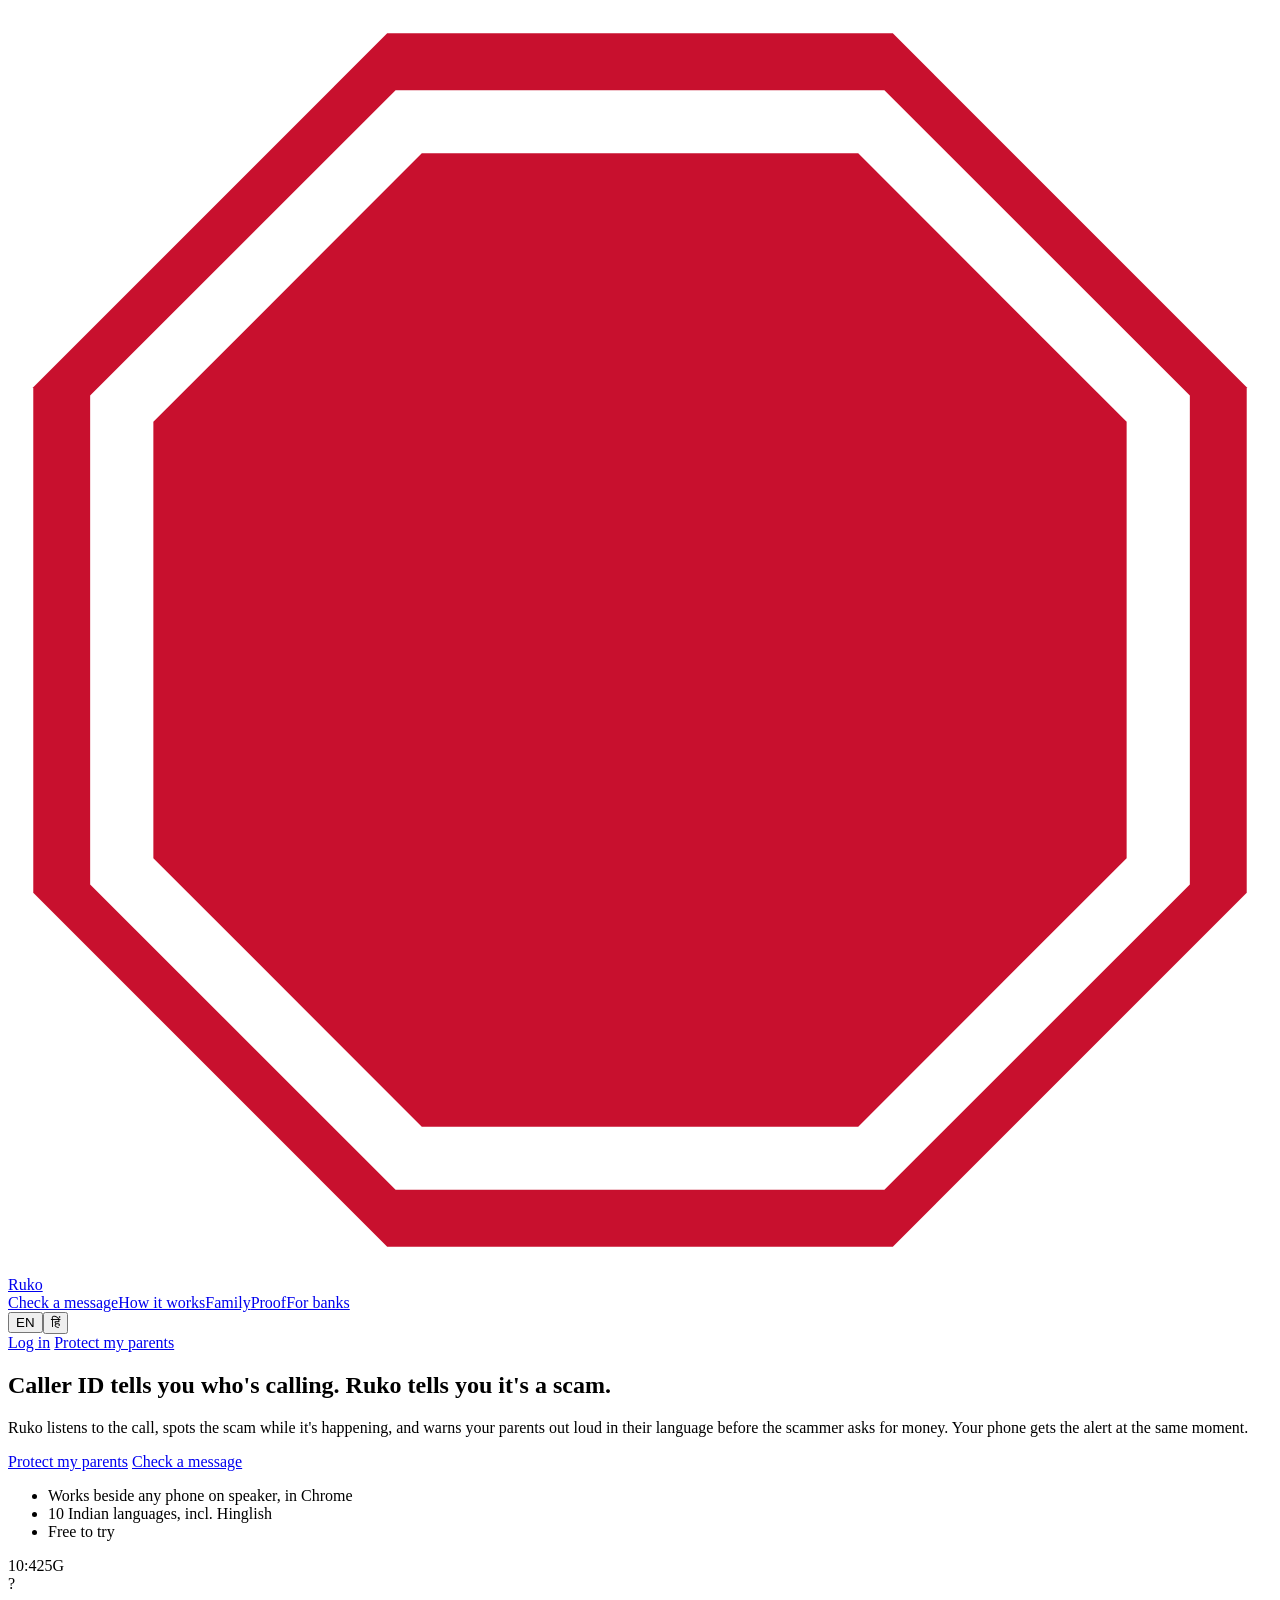
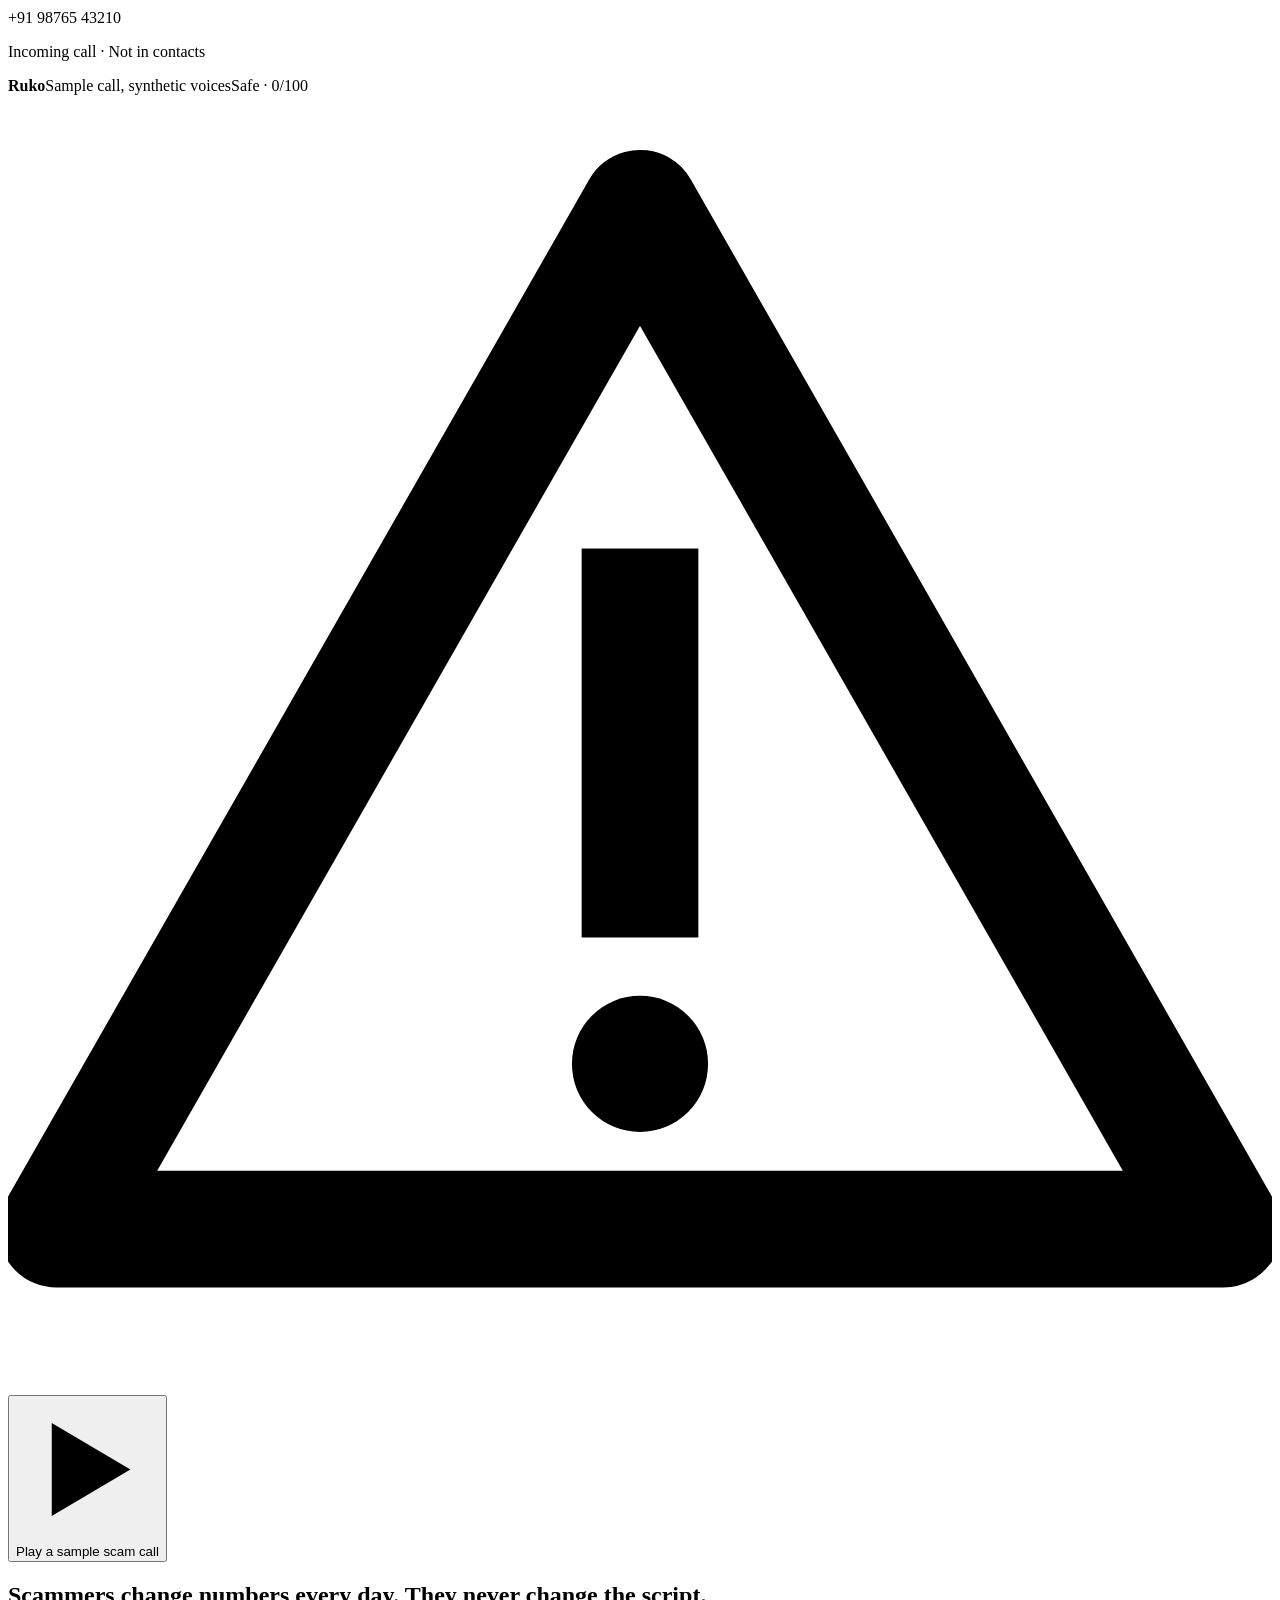
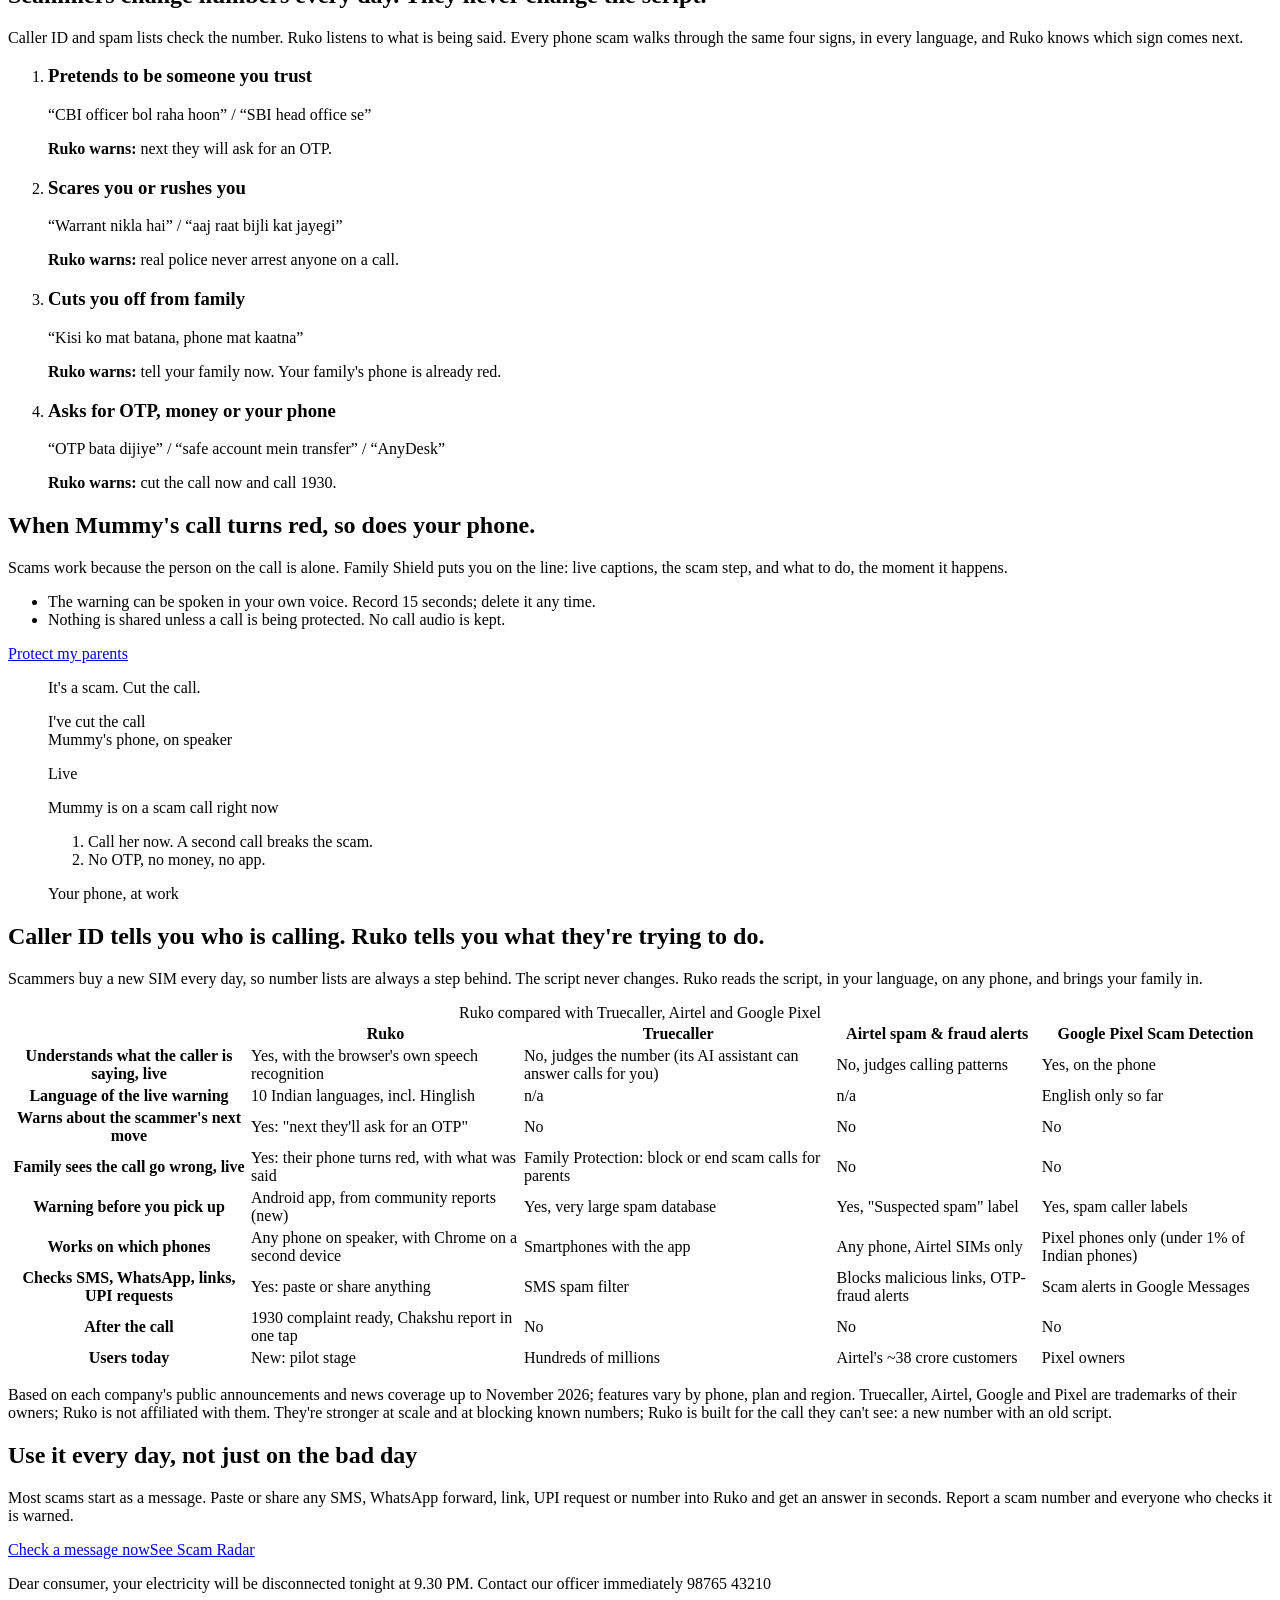
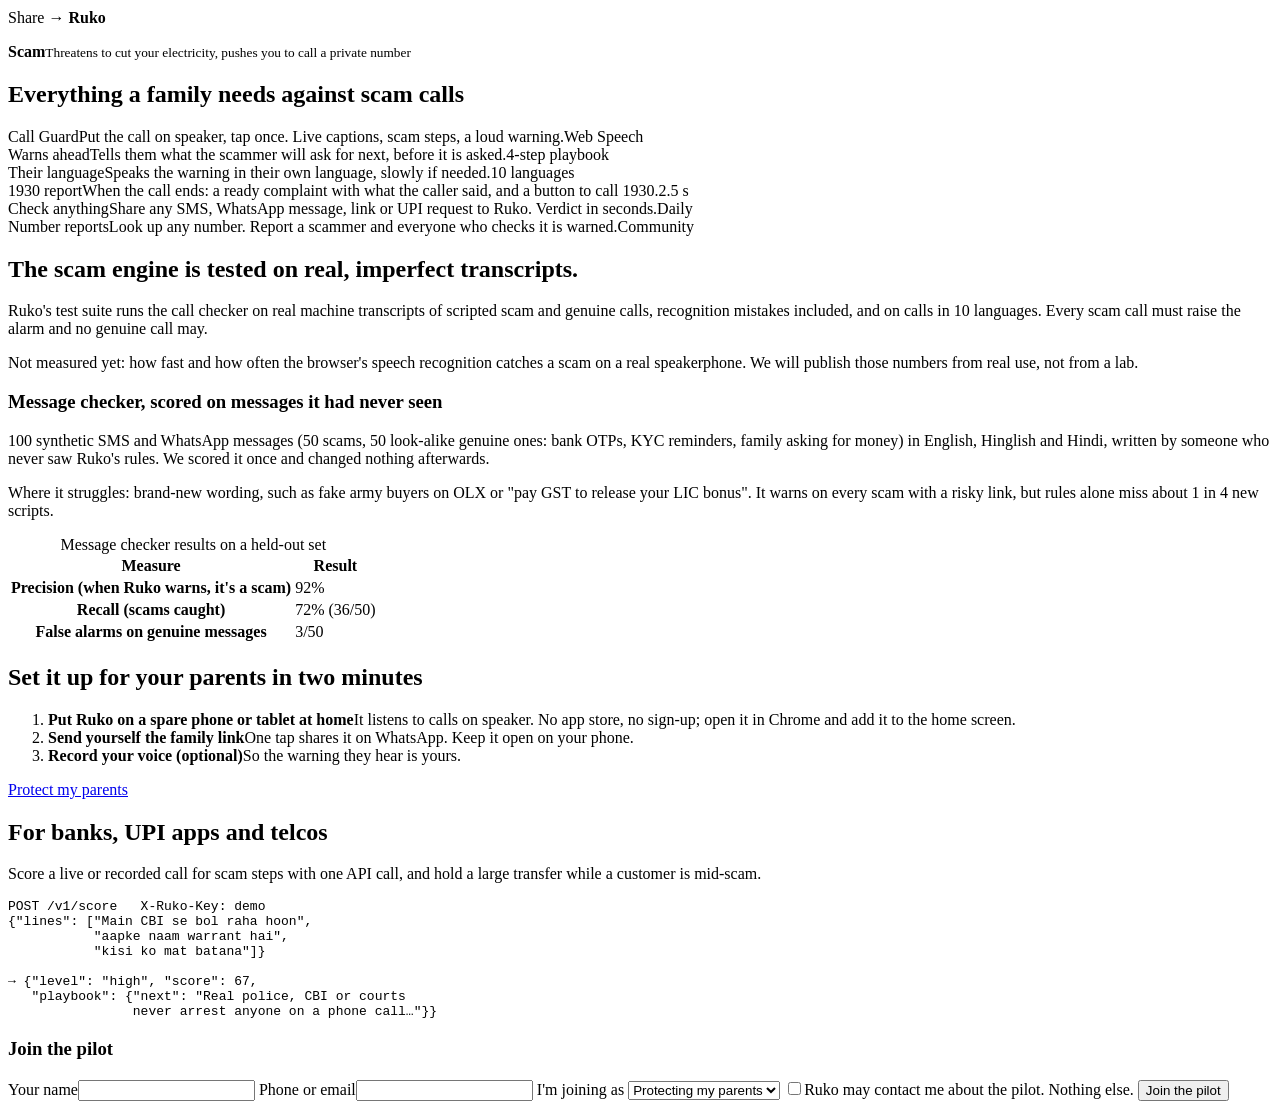
==== web/index.html @ ceda34c7 "AF: Ruko: open-source scam-call guard for Code for a Billion Rebuilt from the earlier Ruko as a free" ====
<!doctype html>
<html lang="en">
<head>
<meta charset="utf-8">
<meta name="viewport" content="width=device-width, initial-scale=1">
<title>Ruko · scam-call guard for Indian families</title>
<meta name="description" content="Ruko listens to a phone call, spots the scam as it unfolds, warns your parents out loud in their language before the scammer's next move, and turns your phone red. Works beside any phone on speaker. Free and open source.">
<meta name="theme-color" content="#0b0b0f">
<link rel="icon" href="/icon.svg" type="image/svg+xml">
<link rel="manifest" href="/manifest.webmanifest">
<link rel="stylesheet" href="/ruko.css?v=43">
<link rel="stylesheet" href="/landing.css?v=43">
</head>
<body class="site">
<header class="nav">
  <div class="wrap nav-row">
    <a class="logo" href="/" aria-label="Ruko home"><svg viewBox="0 0 100 100" aria-hidden="true"><path d="M30 2h40l28 28v40L70 98H30L2 70V30z" fill="#c8102e"/><path d="M31.7 9h36.6L91 31.7v36.6L68.3 91H31.7L9 68.3V31.7z" fill="none" stroke="#fff" stroke-width="5"/></svg>Ruko</a>
    <nav aria-label="Sections"><a href="/check/" data-i18n="nav_check">Check a message</a><a href="#how" data-i18n="nav_how">How it works</a><a href="#family" data-i18n="nav_family">Family</a><a href="#proof" data-i18n="nav_proof">Proof</a><a href="#business" data-i18n="nav_biz">For banks</a></nav>
    <div class="lang-toggle" role="group" aria-label="Language"><button type="button" data-lang="en" aria-pressed="true"><span>EN</span></button><button type="button" data-lang="hi" aria-pressed="false"><span>हिं</span></button></div>
    <a class="nav-login" href="/account/" data-i18n="login">Log in</a>
    <a class="btn btn-primary nav-cta" href="/account/?new=1" data-i18n="cta">Protect my parents</a>
  </div>
</header>

<main>
  <section class="hero">
    <div class="wrap hero-grid">
      <div class="hero-copy">
        <h1><span data-i18n="h1a">Caller ID tells you who's calling.</span> <span class="h1b" data-i18n="h1b">Ruko tells you it's a scam.</span></h1>
        <p class="lede" data-i18n="lede">Ruko listens to the call, spots the scam while it's happening, and warns your parents out loud in their language before the scammer asks for money. Your phone gets the alert at the same moment.</p>
        <div class="hero-actions">
          <a class="btn btn-primary btn-lg" href="/account/?new=1" data-i18n="cta">Protect my parents</a>
          <a class="btn btn-lg" href="/check/" data-i18n="cta2">Check a message</a>
        </div>
        <ul class="facts">
          <li data-i18n="f1">Works beside any phone on speaker, in Chrome</li>
          <li data-i18n="f2">10 Indian languages, incl. Hinglish</li>
          <li data-i18n="f3">Free to try</li>
        </ul>
      </div>

      <div class="hero-phone">
        <div class="road phone" aria-live="polite">
          <div class="ph-top" aria-hidden="true"><span>10:42</span><span class="ph-notch"></span><span>5G</span></div>
          <div class="ph-caller">
            <div class="ph-avatar" aria-hidden="true">?</div>
            <p class="ph-num">+91 98765 43210</p>
            <p class="ph-sub" data-i18n="ph_sub">Incoming call · Not in contacts</p>
          </div>
          <div class="rk-card">
            <div class="rk-head"><span class="dot" id="dDot"></span><b>Ruko</b><span class="rk-label" data-i18n="call_label">Sample call, synthetic voices</span><span class="level" id="dLevel" data-level="safe">Safe · 0/100</span></div>
            <div class="stop" id="dStop" aria-hidden="true"></div>
            <ol class="signs road-signs" id="dStages" aria-label="The four steps of a scam call"></ol>
            <ol class="captions" id="dCaptions" data-empty=""></ol>
            <p class="ahead"><svg viewBox="0 0 26 26" aria-hidden="true"><path d="M13 2 25 23H1z" fill="none" stroke="currentColor" stroke-width="2.4" stroke-linejoin="round"/><rect x="11.8" y="9" width="2.4" height="8" fill="currentColor"/><circle cx="13" cy="19.6" r="1.4" fill="currentColor"/></svg><span id="dNext"></span></p>
          </div>
          <div class="ph-actions" aria-hidden="true"><span class="ph-decline"></span><span class="ph-accept"></span></div>
        </div>
        <button class="btn play-btn" id="dPlay" type="button"><svg viewBox="0 0 20 20" aria-hidden="true"><path d="M5 3.5v13l11-6.5z" fill="currentColor"/></svg><span id="dPlayLabel" data-i18n="play">Play a sample scam call</span></button>
      </div>
    </div>
  </section>

  <section class="playbook" id="how">
    <div class="wrap">
      <h2 data-i18n="pb_h">Scammers change numbers every day. They never change the script.</h2>
      <p class="section-lede" data-i18n="pb_p">Caller ID and spam lists check the number. Ruko listens to what is being said. Every phone scam walks through the same four signs, in every language, and Ruko knows which sign comes next.</p>
      <ol class="strip">
        <li><div class="strip-sign" data-sign="pose"></div><h3 data-i18n="s1">Pretends to be someone you trust</h3><p class="quote">“CBI officer bol raha hoon” / “SBI head office se”</p><p class="next-line"><b data-i18n="ruko_says">Ruko warns:</b> <span data-i18n="s1n">next they will ask for an OTP.</span></p></li>
        <li><div class="strip-sign" data-sign="fear"></div><h3 data-i18n="s2">Scares you or rushes you</h3><p class="quote">“Warrant nikla hai” / “aaj raat bijli kat jayegi”</p><p class="next-line"><b data-i18n="ruko_says">Ruko warns:</b> <span data-i18n="s2n">real police never arrest anyone on a call.</span></p></li>
        <li><div class="strip-sign" data-sign="isolate"></div><h3 data-i18n="s3">Cuts you off from family</h3><p class="quote">“Kisi ko mat batana, phone mat kaatna”</p><p class="next-line"><b data-i18n="ruko_says">Ruko warns:</b> <span data-i18n="s3n">tell your family now. Your family's phone is already red.</span></p></li>
        <li><div class="strip-sign" data-sign="ask"></div><h3 data-i18n="s4">Asks for OTP, money or your phone</h3><p class="quote">“OTP bata dijiye” / “safe account mein transfer” / “AnyDesk”</p><p class="next-line"><b data-i18n="ruko_says">Ruko warns:</b> <span data-i18n="s4n">cut the call now and call 1930.</span></p></li>
      </ol>
    </div>
  </section>

  <section class="family" id="family">
    <div class="wrap family-grid">
      <div>
        <h2 data-i18n="fam_h">When Mummy's call turns red, so does your phone.</h2>
        <p class="section-lede" data-i18n="fam_p">Scams work because the person on the call is alone. Family Shield puts you on the line: live captions, the scam step, and what to do, the moment it happens.</p>
        <ul class="ticks">
          <li data-i18n="fam_1">The warning can be spoken in your own voice. Record 15 seconds; delete it any time.</li>
          <li data-i18n="fam_3">Nothing is shared unless a call is being protected. No call audio is kept.</li>
        </ul>
        <a class="btn btn-primary" href="/account/?new=1" data-i18n="cta">Protect my parents</a>
      </div>
      <div class="phones" aria-hidden="true">
        <figure class="phone phone-parent">
          <div class="screen red"><div class="oct-slot" data-oct></div><p class="ph-big" data-i18n="ph_parent">It's a scam. Cut the call.</p><span class="ph-btn" data-i18n="ph_cut">I've cut the call</span></div>
          <figcaption data-i18n="cap_parent">Mummy's phone, on speaker</figcaption>
        </figure>
        <figure class="phone phone-child">
          <div class="screen red"><p class="ph-small">Live</p><p class="ph-big" data-i18n="ph_child">Mummy is on a scam call right now</p><ol class="ph-list"><li data-i18n="ph_c1">Call her now. A second call breaks the scam.</li><li data-i18n="ph_c2">No OTP, no money, no app.</li></ol></div>
          <figcaption data-i18n="cap_child">Your phone, at work</figcaption>
        </figure>
      </div>
    </div>
  </section>


  <section class="usp" id="why">
    <div class="wrap">
      <h2 data-i18n="usp_h">Caller ID tells you who is calling. Ruko tells you what they're trying to do.</h2>
      <p class="section-lede" data-i18n="usp_p">Scammers buy a new SIM every day, so number lists are always a step behind. The script never changes. Ruko reads the script, in your language, on any phone, and brings your family in.</p>
      <div class="cmp-wrap">
      <table class="cmp">
        <caption class="sr">Ruko compared with Truecaller, Airtel and Google Pixel</caption>
        <thead><tr><th scope="col"></th><th scope="col" class="us">Ruko</th><th scope="col">Truecaller</th><th scope="col">Airtel spam &amp; fraud alerts</th><th scope="col">Google Pixel Scam Detection</th></tr></thead>
        <tbody>
          <tr><th scope="row">Understands what the caller is saying, live</th><td class="us yes">Yes, with the browser's own speech recognition</td><td class="no">No, judges the number (its AI assistant can answer calls for you)</td><td class="no">No, judges calling patterns</td><td class="yes">Yes, on the phone</td></tr>
          <tr><th scope="row">Language of the live warning</th><td class="us yes">10 Indian languages, incl. Hinglish</td><td>n/a</td><td>n/a</td><td class="no">English only so far</td></tr>
          <tr><th scope="row">Warns about the scammer's next move</th><td class="us yes">Yes: "next they'll ask for an OTP"</td><td class="no">No</td><td class="no">No</td><td class="no">No</td></tr>
          <tr><th scope="row">Family sees the call go wrong, live</th><td class="us yes">Yes: their phone turns red, with what was said</td><td class="yes">Family Protection: block or end scam calls for parents</td><td class="no">No</td><td class="no">No</td></tr>
          <tr><th scope="row">Warning before you pick up</th><td class="us">Android app, from community reports (new)</td><td class="yes">Yes, very large spam database</td><td class="yes">Yes, "Suspected spam" label</td><td class="yes">Yes, spam caller labels</td></tr>
          <tr><th scope="row">Works on which phones</th><td class="us yes">Any phone on speaker, with Chrome on a second device</td><td>Smartphones with the app</td><td class="yes">Any phone, Airtel SIMs only</td><td class="no">Pixel phones only (under 1% of Indian phones)</td></tr>
          <tr><th scope="row">Checks SMS, WhatsApp, links, UPI requests</th><td class="us yes">Yes: paste or share anything</td><td>SMS spam filter</td><td>Blocks malicious links, OTP-fraud alerts</td><td>Scam alerts in Google Messages</td></tr>
          <tr><th scope="row">After the call</th><td class="us yes">1930 complaint ready, Chakshu report in one tap</td><td class="no">No</td><td class="no">No</td><td class="no">No</td></tr>
          <tr><th scope="row">Users today</th><td class="us">New: pilot stage</td><td class="yes">Hundreds of millions</td><td class="yes">Airtel's ~38 crore customers</td><td>Pixel owners</td></tr>
        </tbody>
      </table>
      </div>
      <p class="small muted">Based on each company's public announcements and news coverage up to November 2026; features vary by phone, plan and region. Truecaller, Airtel, Google and Pixel are trademarks of their owners; Ruko is not affiliated with them. They're stronger at scale and at blocking known numbers; Ruko is built for the call they can't see: a new number with an old script.</p>
    </div>
  </section>

  <section class="daily">
    <div class="wrap daily-grid">
      <div>
        <h2 data-i18n="daily_h">Use it every day, not just on the bad day</h2>
        <p class="section-lede" data-i18n="daily_p">Most scams start as a message. Paste or share any SMS, WhatsApp forward, link, UPI request or number into Ruko and get an answer in seconds. Report a scam number and everyone who checks it is warned.</p>
        <div class="hero-actions"><a class="btn btn-primary" href="/check/" data-i18n="daily_cta">Check a message now</a><a class="btn btn-ghost-dark" href="/check/#radar" data-i18n="radar_cta">See Scam Radar</a></div>
      </div>
      <div class="share-demo" aria-hidden="true">
        <p class="sd-msg">Dear consumer, your electricity will be disconnected tonight at 9.30 PM. Contact our officer immediately 98765 43210</p>
        <p class="sd-share">Share → <b>Ruko</b></p>
        <div class="sd-verdict"><span class="sd-oct"></span><div><b>Scam</b><small>Threatens to cut your electricity, pushes you to call a private number</small></div></div>
      </div>
    </div>
  </section>

  <section class="board-sec">
    <div class="wrap">
      <h2 data-i18n="feat_h">Everything a family needs against scam calls</h2>
      <div class="board" role="list">
        <div class="board-row" role="listitem"><span class="b-name" data-i18n="b1">Call Guard</span><span class="b-desc" data-i18n="b1d">Put the call on speaker, tap once. Live captions, scam steps, a loud warning.</span><span class="b-tag">Web Speech</span></div>
        <div class="board-row" role="listitem"><span class="b-name" data-i18n="b2">Warns ahead</span><span class="b-desc" data-i18n="b2d">Tells them what the scammer will ask for next, before it is asked.</span><span class="b-tag">4-step playbook</span></div>
        <div class="board-row" role="listitem"><span class="b-name" data-i18n="b3">Their language</span><span class="b-desc" data-i18n="b3d">Speaks the warning in their own language, slowly if needed.</span><span class="b-tag">10 languages</span></div>
        <div class="board-row" role="listitem"><span class="b-name" data-i18n="b5">1930 report</span><span class="b-desc" data-i18n="b5d">When the call ends: a ready complaint with what the caller said, and a button to call 1930.</span><span class="b-tag">2.5 s</span></div>
        <div class="board-row" role="listitem"><span class="b-name" data-i18n="b7">Check anything</span><span class="b-desc" data-i18n="b7d">Share any SMS, WhatsApp message, link or UPI request to Ruko. Verdict in seconds.</span><span class="b-tag">Daily</span></div>
        <div class="board-row" role="listitem"><span class="b-name" data-i18n="b8">Number reports</span><span class="b-desc" data-i18n="b8d">Look up any number. Report a scammer and everyone who checks it is warned.</span><span class="b-tag">Community</span></div>
      </div>
    </div>
  </section>

  <section class="proof" id="proof">
    <div class="wrap proof-grid">
      <div>
        <h2 data-i18n="proof_h">The scam engine is tested on real, imperfect transcripts.</h2>
        <p class="section-lede" data-i18n="proof_p">Ruko's test suite runs the call checker on real machine transcripts of scripted scam and genuine calls, recognition mistakes included, and on calls in 10 languages. Every scam call must raise the alarm and no genuine call may.</p>
        <p class="limits" data-i18n="proof_l">Not measured yet: how fast and how often the browser's speech recognition catches a scam on a real speakerphone. We will publish those numbers from real use, not from a lab.</p>
      </div>
    </div>
    <div class="wrap proof-grid proof-msg">
      <div>
        <h3 data-i18n="pm_h">Message checker, scored on messages it had never seen</h3>
        <p class="section-lede" data-i18n="pm_p">100 synthetic SMS and WhatsApp messages (50 scams, 50 look-alike genuine ones: bank OTPs, KYC reminders, family asking for money) in English, Hinglish and Hindi, written by someone who never saw Ruko's rules. We scored it once and changed nothing afterwards.</p>
        <p class="limits" data-i18n="pm_l">Where it struggles: brand-new wording, such as fake army buyers on OLX or "pay GST to release your LIC bonus". It warns on every scam with a risky link, but rules alone miss about 1 in 4 new scripts.</p>
      </div>
      <table class="results">
        <caption class="sr">Message checker results on a held-out set</caption>
        <thead><tr><th scope="col" data-i18n="pm_m">Measure</th><th scope="col" data-i18n="pm_v">Result</th></tr></thead>
        <tbody>
          <tr><th scope="row" data-i18n="pm1">Precision (when Ruko warns, it's a scam)</th><td>92%</td></tr>
          <tr><th scope="row" data-i18n="pm2">Recall (scams caught)</th><td>72% (36/50)</td></tr>
          <tr><th scope="row" data-i18n="pm3">False alarms on genuine messages</th><td>3/50</td></tr>
        </tbody>
      </table>
    </div>
  </section>

  <section class="setup">
    <div class="wrap setup-grid">
      <h2 data-i18n="setup_h">Set it up for your parents in two minutes</h2>
      <ol class="steps">
        <li><b data-i18n="st1">Put Ruko on a spare phone or tablet at home</b><span data-i18n="st1d">It listens to calls on speaker. No app store, no sign-up; open it in Chrome and add it to the home screen.</span></li>
        <li><b data-i18n="st2">Send yourself the family link</b><span data-i18n="st2d">One tap shares it on WhatsApp. Keep it open on your phone.</span></li>
        <li><b data-i18n="st3">Record your voice (optional)</b><span data-i18n="st3d">So the warning they hear is yours.</span></li>
      </ol>
      <a class="btn btn-dark" href="/account/?new=1" data-i18n="cta">Protect my parents</a>
    </div>
  </section>

  <section class="business" id="business">
    <div class="wrap biz-grid">
      <div>
        <h2 data-i18n="biz_h">For banks, UPI apps and telcos</h2>
        <p class="section-lede" data-i18n="biz_p">Score a live or recorded call for scam steps with one API call, and hold a large transfer while a customer is mid-scam.</p>
<pre class="code" aria-label="API example">POST /v1/score   X-Ruko-Key: demo
{"lines": ["Main CBI se bol raha hoon",
           "aapke naam warrant hai",
           "kisi ko mat batana"]}

→ {"level": "high", "score": 67,
   "playbook": {"next": "Real police, CBI or courts
                never arrest anyone on a phone call…"}}</pre>
      </div>
      <form id="wl" class="panel wl">
        <h3 data-i18n="wl_h">Join the pilot</h3>
        <label class="field"><span data-i18n="wl_name">Your name</span><input name="name" required maxlength="60" autocomplete="name"></label>
        <label class="field"><span data-i18n="wl_contact">Phone or email</span><input name="contact" required maxlength="100" autocomplete="email"></label>
        <label class="field"><span data-i18n="wl_role">I'm joining as</span>
          <select name="role"><option value="family" data-i18n="r_family">Protecting my parents</option><option value="self" data-i18n="r_self">I get these calls</option><option value="bank" data-i18n="r_bank">Bank or fintech</option><option value="telco" data-i18n="r_telco">Telco</option><option value="police" data-i18n="r_police">Police or cyber cell</option><option value="other" data-i18n="r_other">Other</option></select>
        </label>
        <label class="check"><input type="checkbox" name="consent" required><span data-i18n="wl_consent">Ruko may contact me about the pilot. Nothing else.</span></label>
        <button class="btn btn-dark btn-block" type="submit" data-i18n="wl_btn">Join the pilot</button>
        <p class="small" id="wlMsg" role="status"></p>
      </form>
    </div>
  </section>
</main>

<footer id="siteFooter"></footer>

<script src="/config.js?v=43"></script>
<script src="/ruko.js?v=43"></script>
<script src="/footer.js?v=43"></script>
<script src="/landing.js?v=43"></script>
</body>
</html>
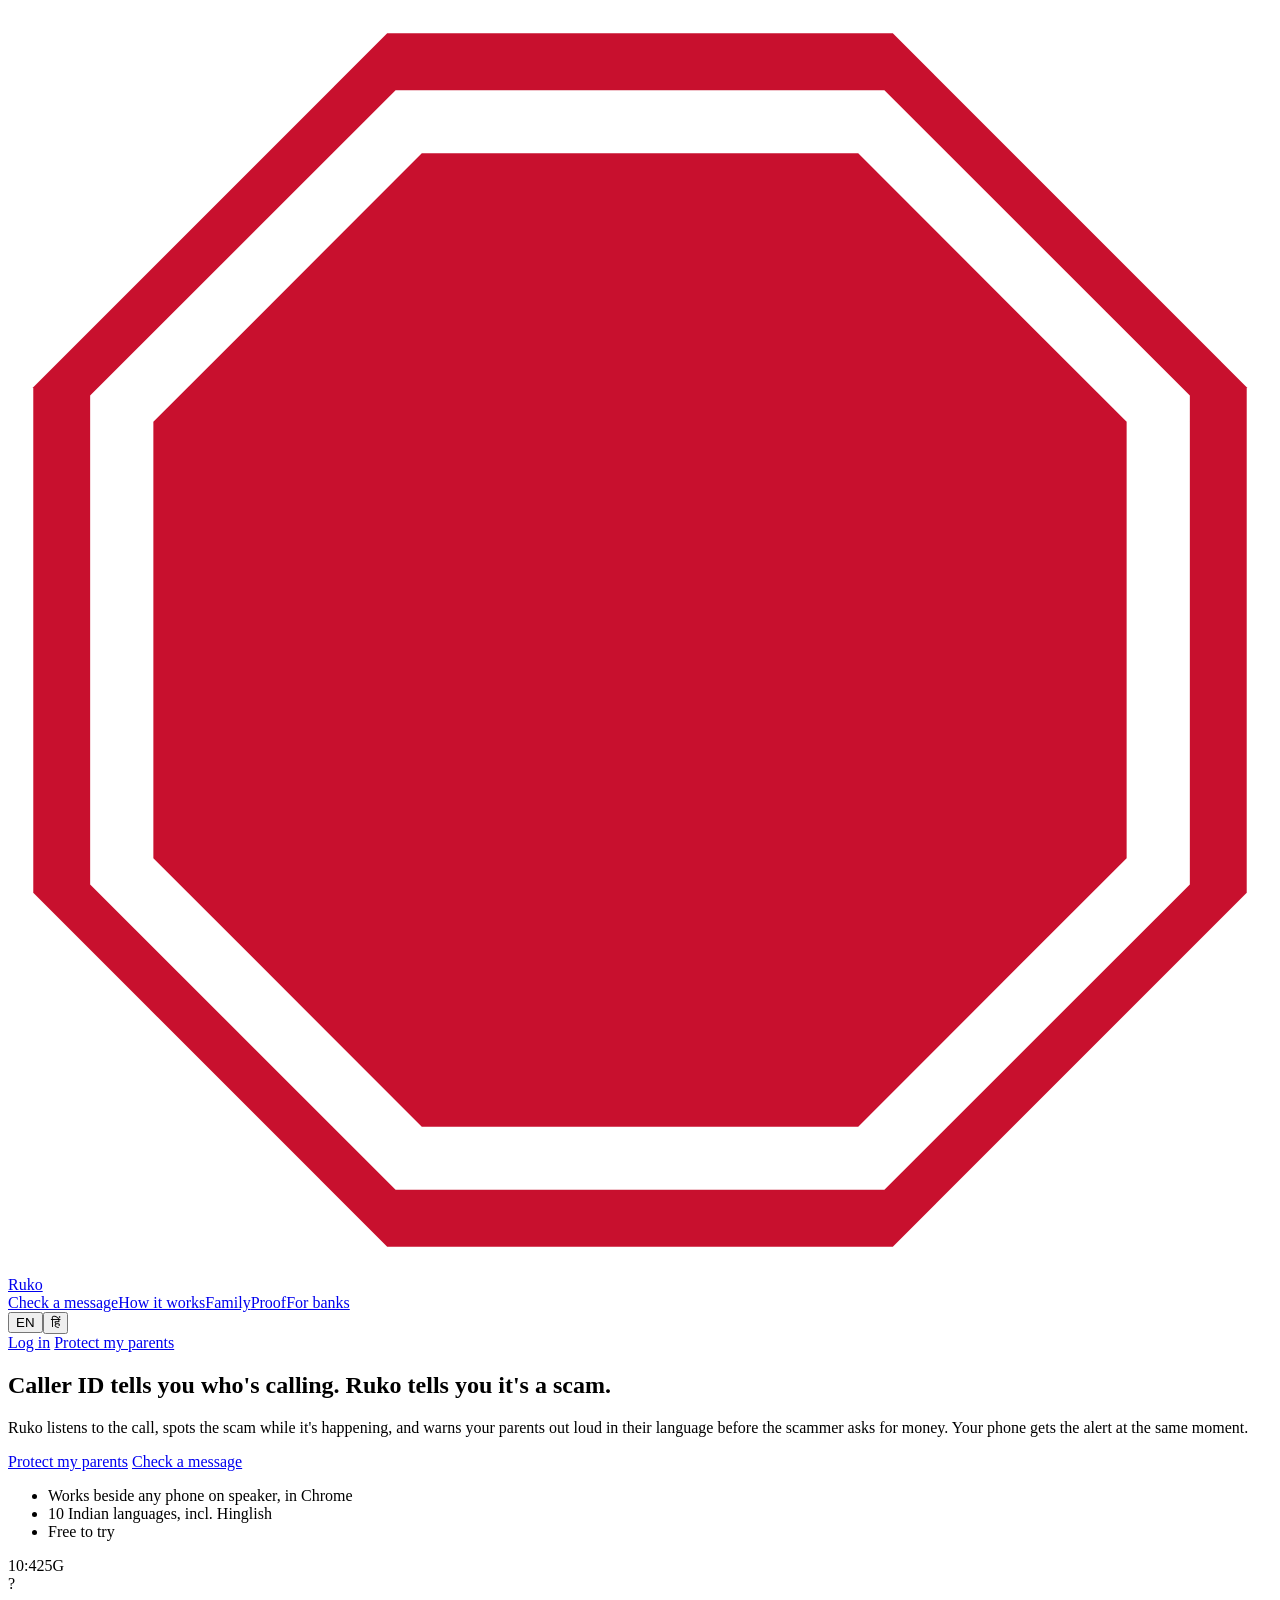
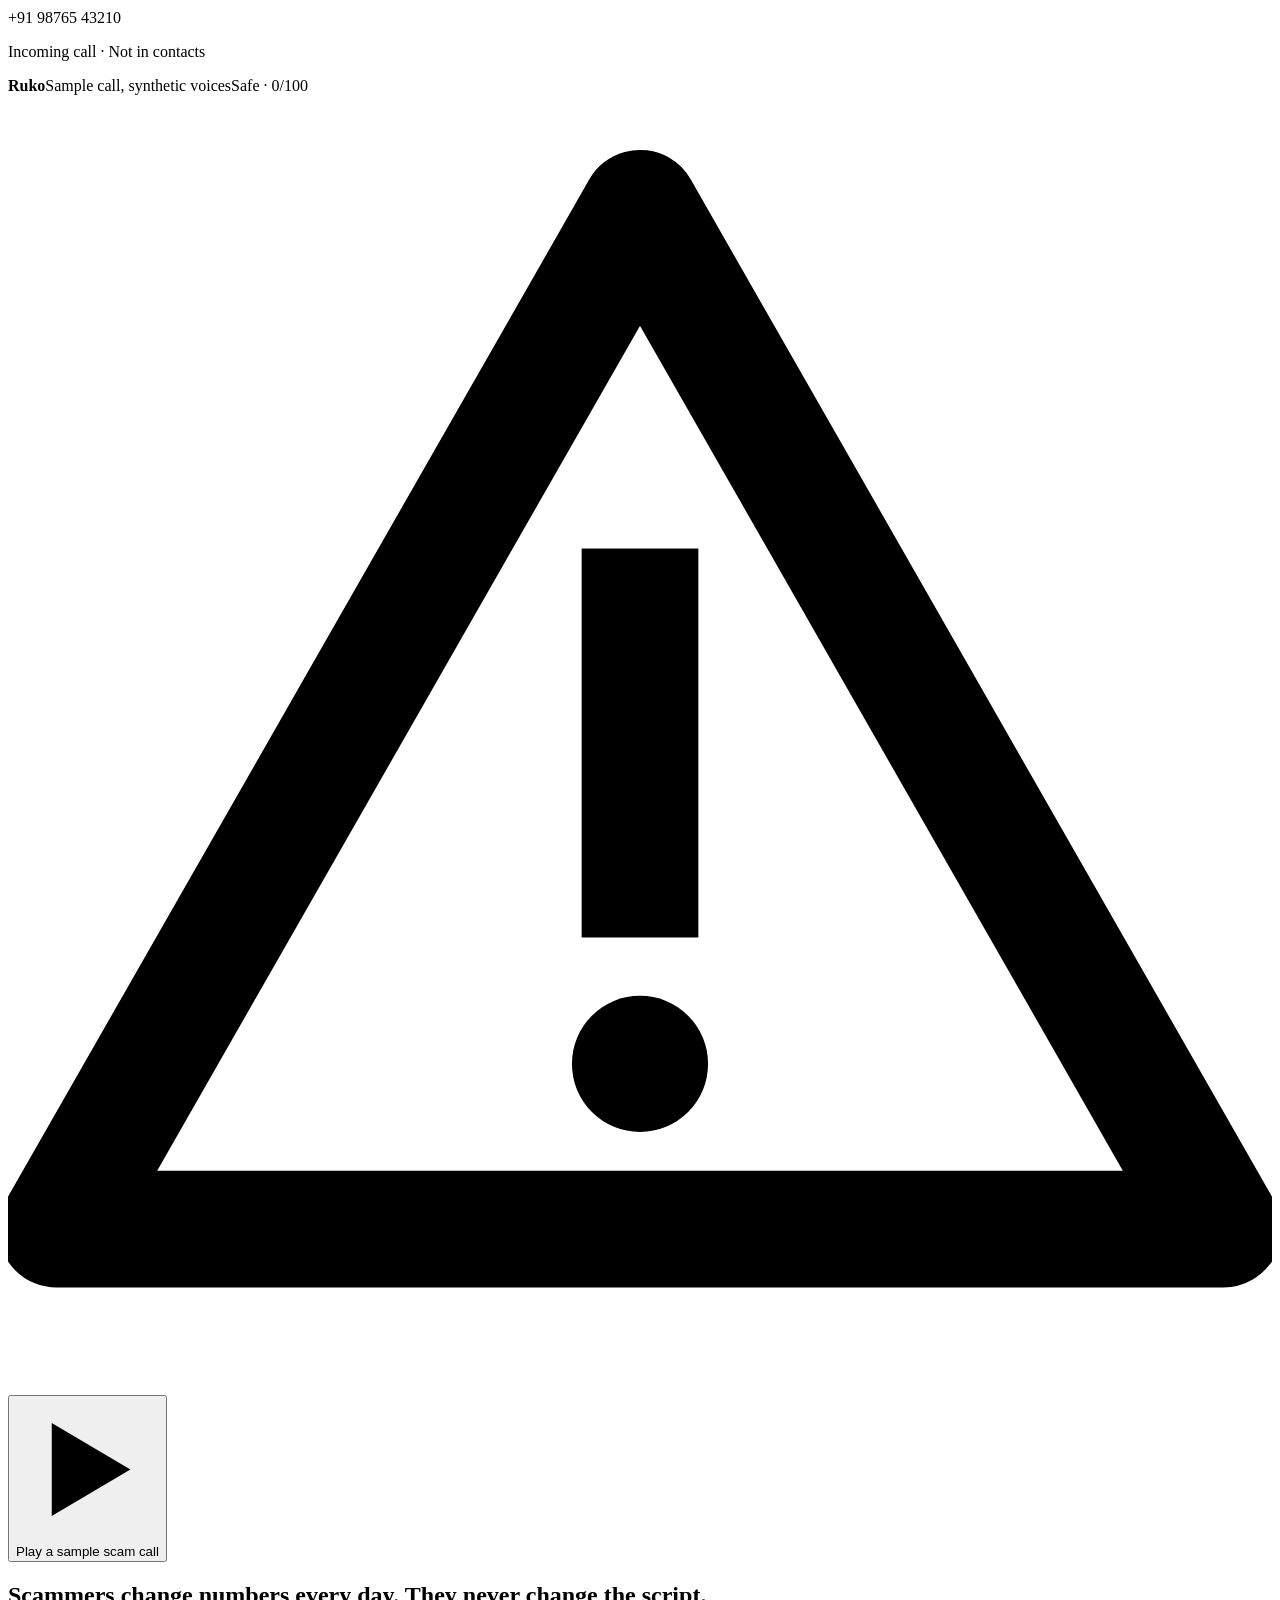
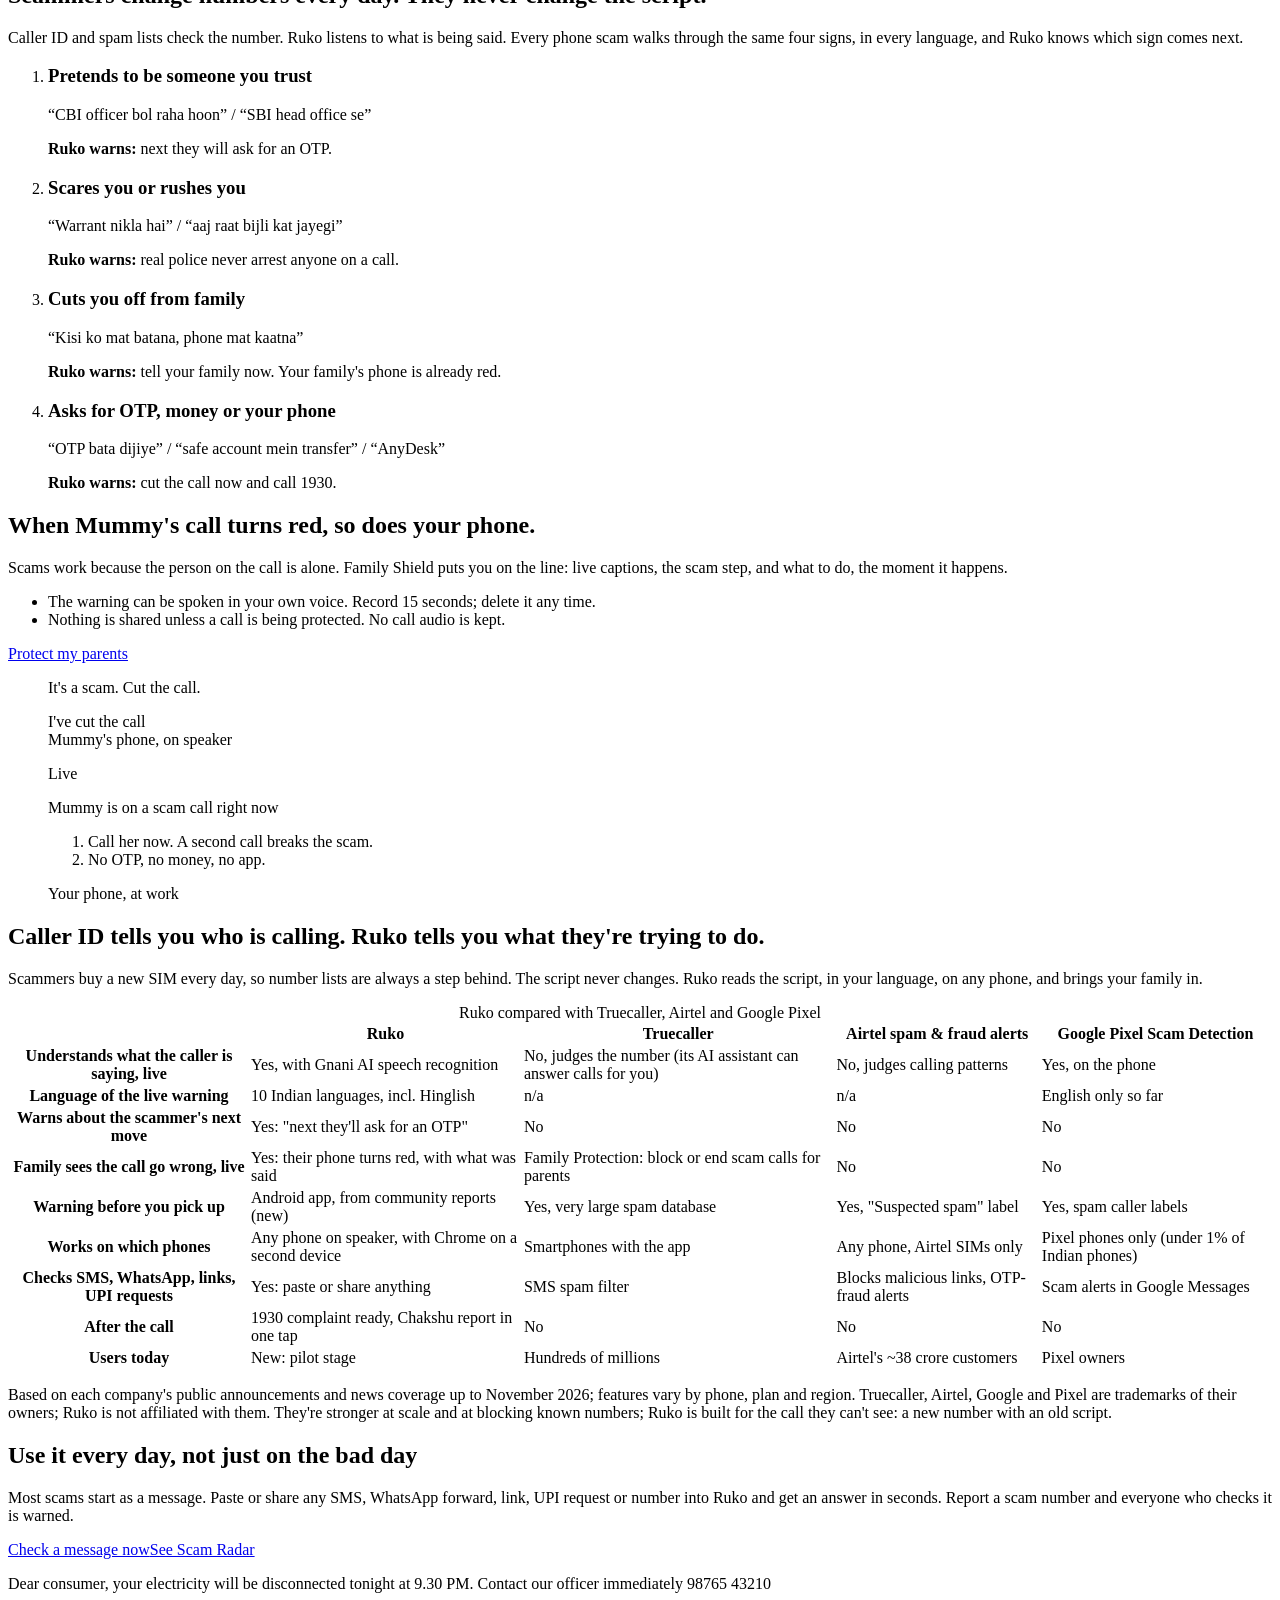
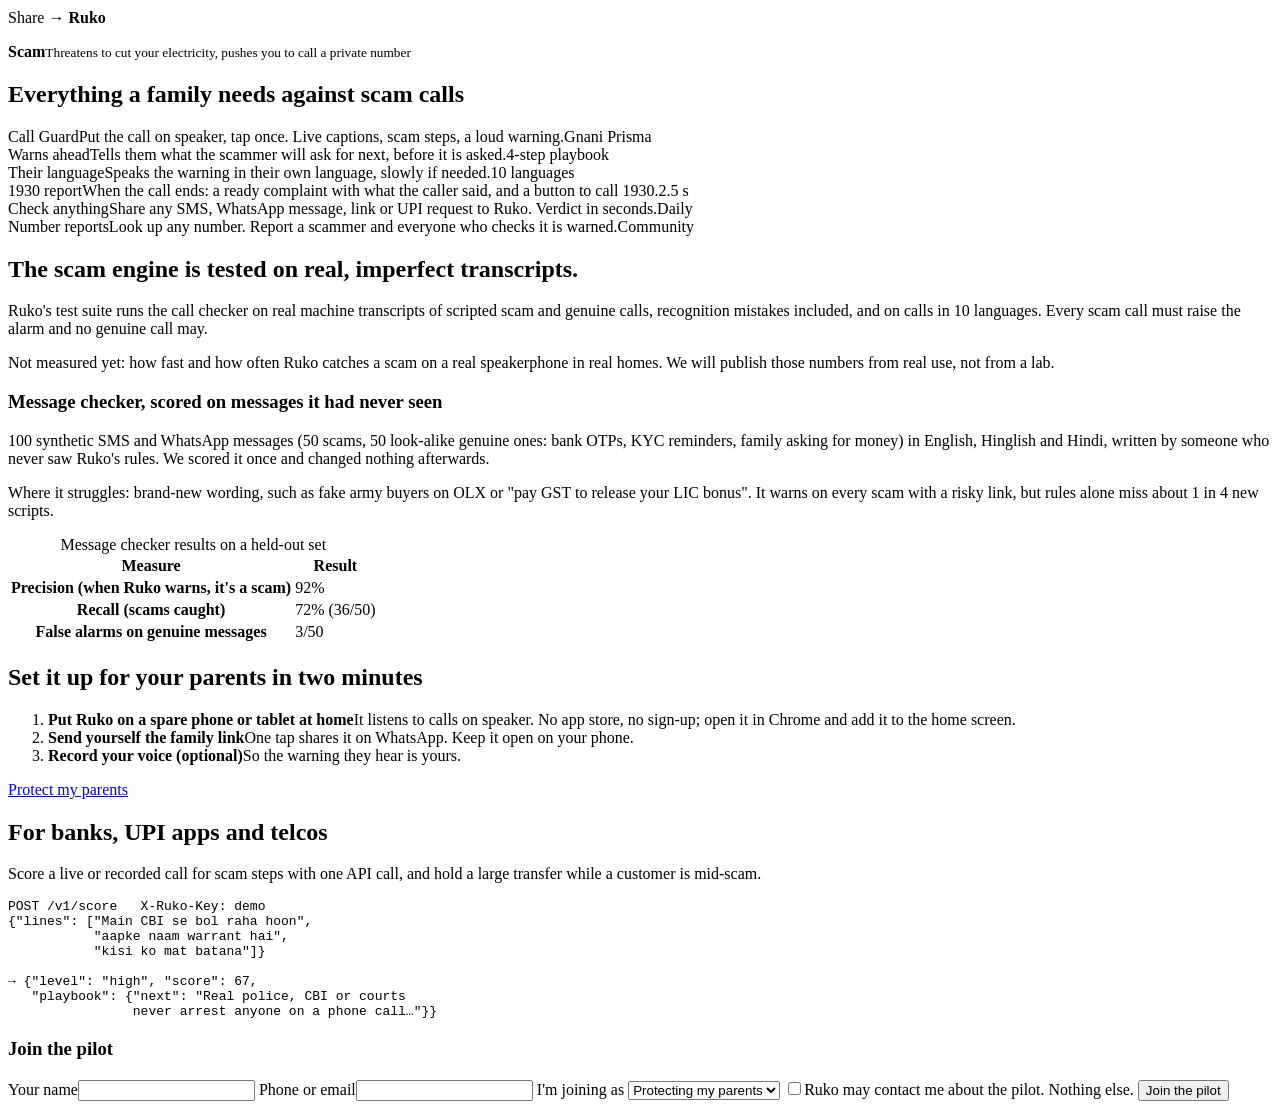
==== commit 260ff05d: "AF: Gnani speech engine, website in 7 languages - Gnani Prisma/Timbre back as the speech engine when" ====
--- a/web/index.html
+++ b/web/index.html
@@ -8,7 +8,7 @@
 <meta name="theme-color" content="#0b0b0f">
 <link rel="icon" href="/icon.svg" type="image/svg+xml">
 <link rel="manifest" href="/manifest.webmanifest">
-<link rel="stylesheet" href="/ruko.css?v=43">
+<link rel="stylesheet" href="/ruko.css?v=60">
 <link rel="stylesheet" href="/landing.css?v=43">
 </head>
 <body class="site">
@@ -108,7 +108,7 @@
         <caption class="sr">Ruko compared with Truecaller, Airtel and Google Pixel</caption>
         <thead><tr><th scope="col"></th><th scope="col" class="us">Ruko</th><th scope="col">Truecaller</th><th scope="col">Airtel spam &amp; fraud alerts</th><th scope="col">Google Pixel Scam Detection</th></tr></thead>
         <tbody>
-          <tr><th scope="row">Understands what the caller is saying, live</th><td class="us yes">Yes, with the browser's own speech recognition</td><td class="no">No, judges the number (its AI assistant can answer calls for you)</td><td class="no">No, judges calling patterns</td><td class="yes">Yes, on the phone</td></tr>
+          <tr><th scope="row">Understands what the caller is saying, live</th><td class="us yes">Yes, with Gnani AI speech recognition</td><td class="no">No, judges the number (its AI assistant can answer calls for you)</td><td class="no">No, judges calling patterns</td><td class="yes">Yes, on the phone</td></tr>
           <tr><th scope="row">Language of the live warning</th><td class="us yes">10 Indian languages, incl. Hinglish</td><td>n/a</td><td>n/a</td><td class="no">English only so far</td></tr>
           <tr><th scope="row">Warns about the scammer's next move</th><td class="us yes">Yes: "next they'll ask for an OTP"</td><td class="no">No</td><td class="no">No</td><td class="no">No</td></tr>
           <tr><th scope="row">Family sees the call go wrong, live</th><td class="us yes">Yes: their phone turns red, with what was said</td><td class="yes">Family Protection: block or end scam calls for parents</td><td class="no">No</td><td class="no">No</td></tr>
@@ -143,7 +143,7 @@
     <div class="wrap">
       <h2 data-i18n="feat_h">Everything a family needs against scam calls</h2>
       <div class="board" role="list">
-        <div class="board-row" role="listitem"><span class="b-name" data-i18n="b1">Call Guard</span><span class="b-desc" data-i18n="b1d">Put the call on speaker, tap once. Live captions, scam steps, a loud warning.</span><span class="b-tag">Web Speech</span></div>
+        <div class="board-row" role="listitem"><span class="b-name" data-i18n="b1">Call Guard</span><span class="b-desc" data-i18n="b1d">Put the call on speaker, tap once. Live captions, scam steps, a loud warning.</span><span class="b-tag">Gnani Prisma</span></div>
         <div class="board-row" role="listitem"><span class="b-name" data-i18n="b2">Warns ahead</span><span class="b-desc" data-i18n="b2d">Tells them what the scammer will ask for next, before it is asked.</span><span class="b-tag">4-step playbook</span></div>
         <div class="board-row" role="listitem"><span class="b-name" data-i18n="b3">Their language</span><span class="b-desc" data-i18n="b3d">Speaks the warning in their own language, slowly if needed.</span><span class="b-tag">10 languages</span></div>
         <div class="board-row" role="listitem"><span class="b-name" data-i18n="b5">1930 report</span><span class="b-desc" data-i18n="b5d">When the call ends: a ready complaint with what the caller said, and a button to call 1930.</span><span class="b-tag">2.5 s</span></div>
@@ -158,7 +158,7 @@
       <div>
         <h2 data-i18n="proof_h">The scam engine is tested on real, imperfect transcripts.</h2>
         <p class="section-lede" data-i18n="proof_p">Ruko's test suite runs the call checker on real machine transcripts of scripted scam and genuine calls, recognition mistakes included, and on calls in 10 languages. Every scam call must raise the alarm and no genuine call may.</p>
-        <p class="limits" data-i18n="proof_l">Not measured yet: how fast and how often the browser's speech recognition catches a scam on a real speakerphone. We will publish those numbers from real use, not from a lab.</p>
+        <p class="limits" data-i18n="proof_l">Not measured yet: how fast and how often Ruko catches a scam on a real speakerphone in real homes. We will publish those numbers from real use, not from a lab.</p>
       </div>
     </div>
     <div class="wrap proof-grid proof-msg">
@@ -222,8 +222,8 @@
 
 <footer id="siteFooter"></footer>
 
-<script src="/config.js?v=43"></script>
-<script src="/ruko.js?v=43"></script>
+<script src="/config.js?v=51"></script>
+<script src="/ruko.js?v=60"></script>
 <script src="/footer.js?v=43"></script>
 <script src="/landing.js?v=43"></script>
 </body>
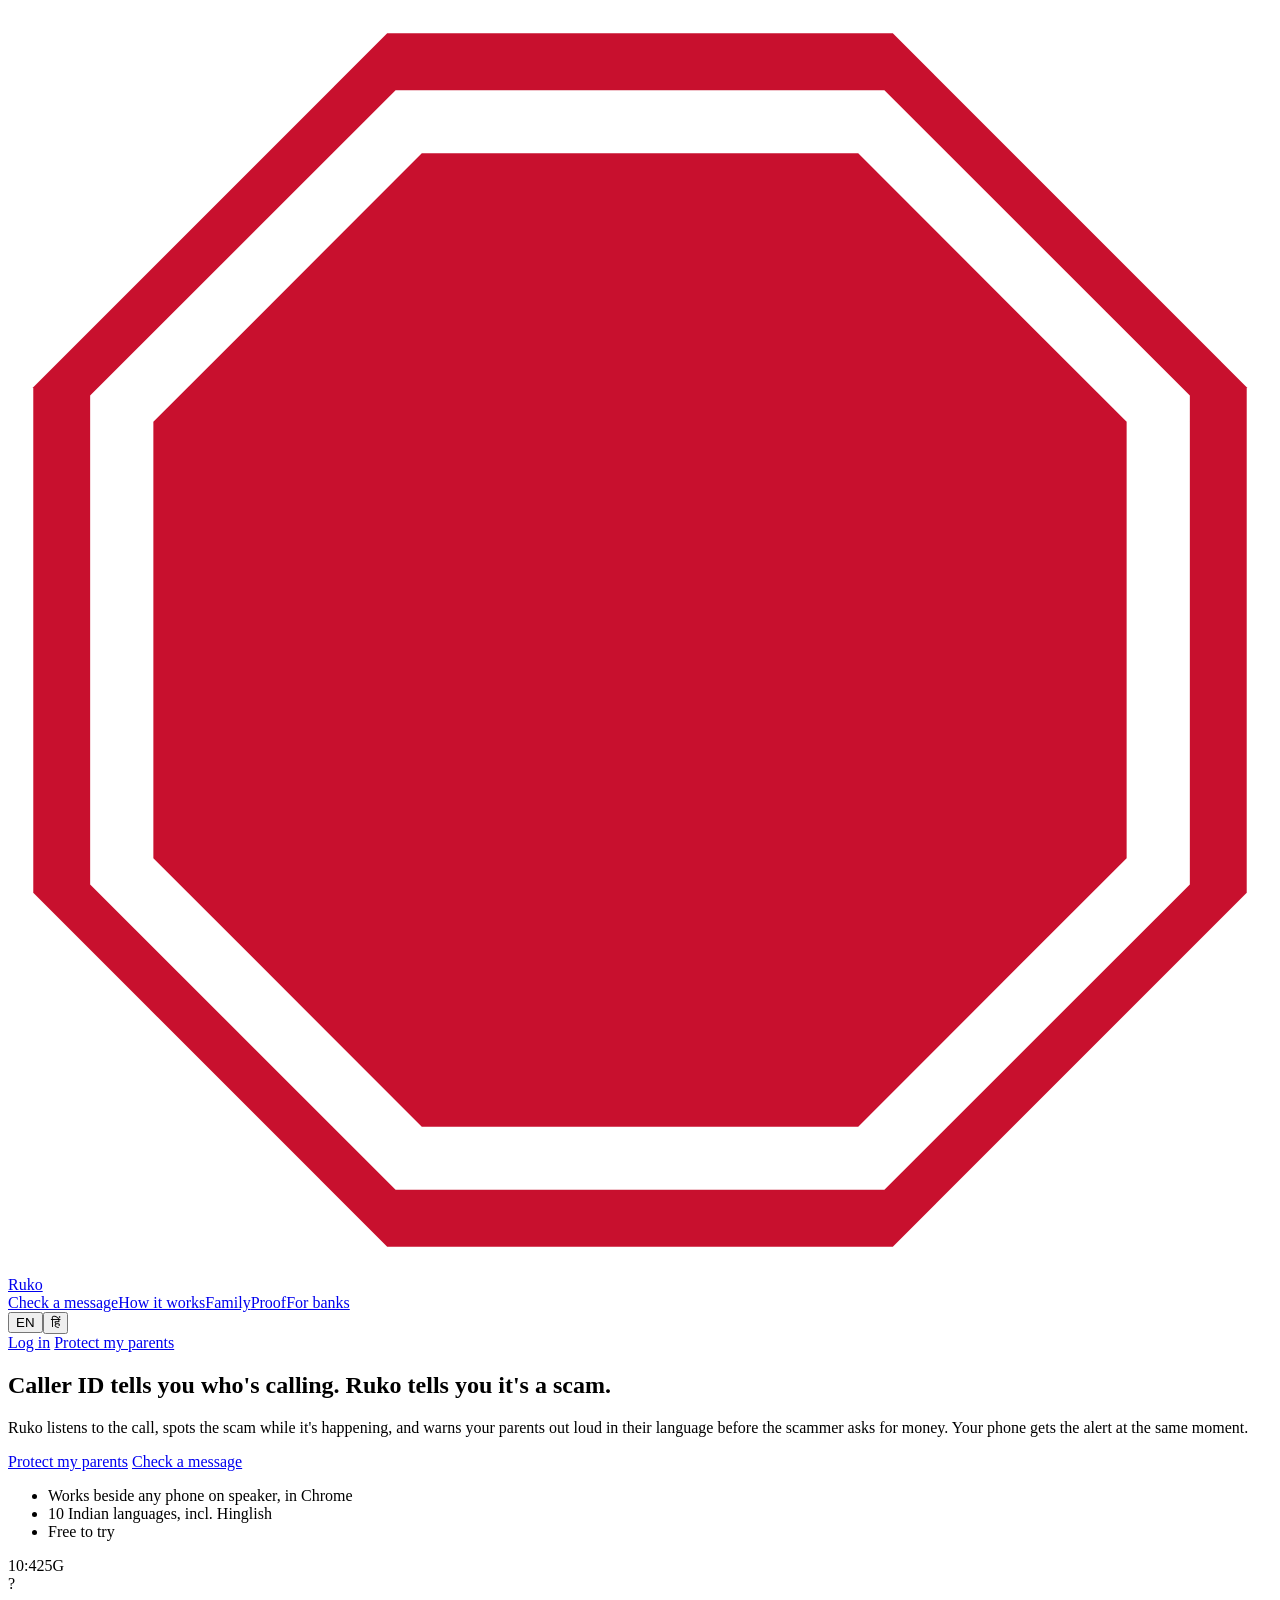
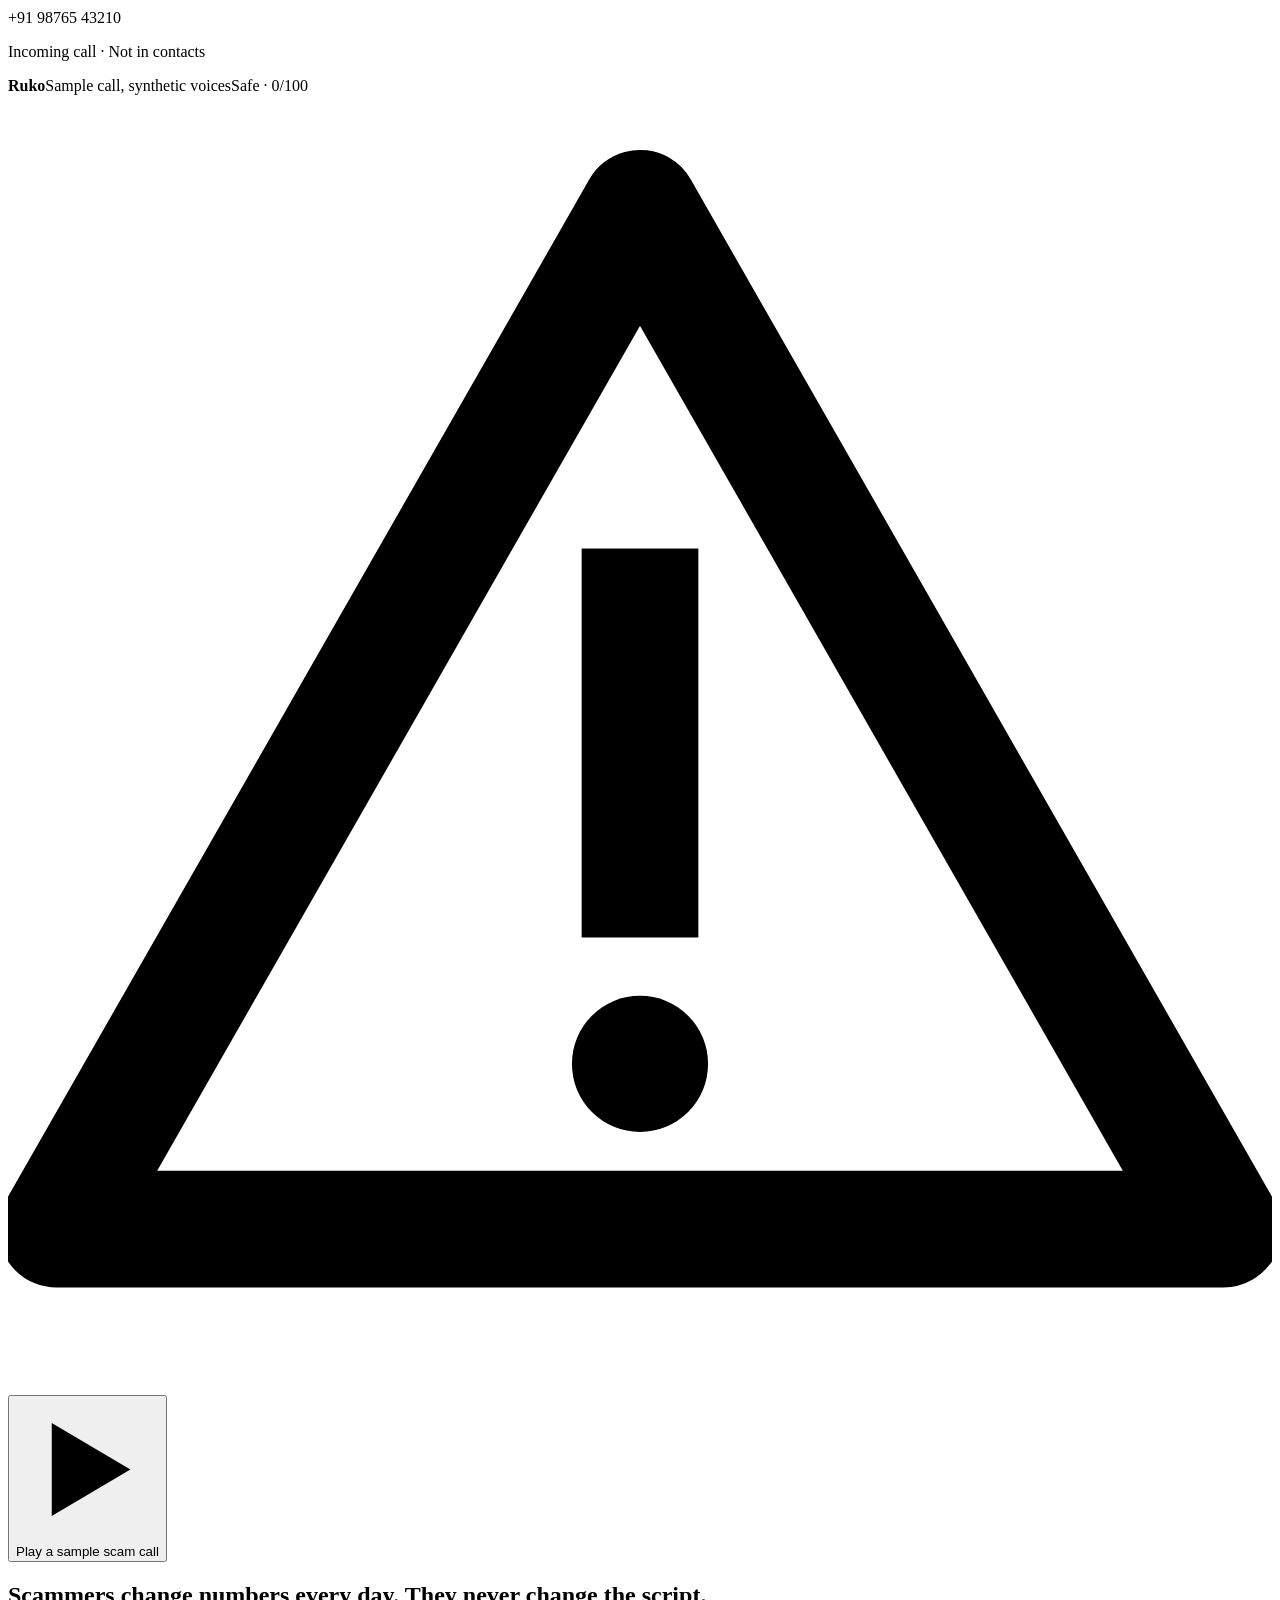
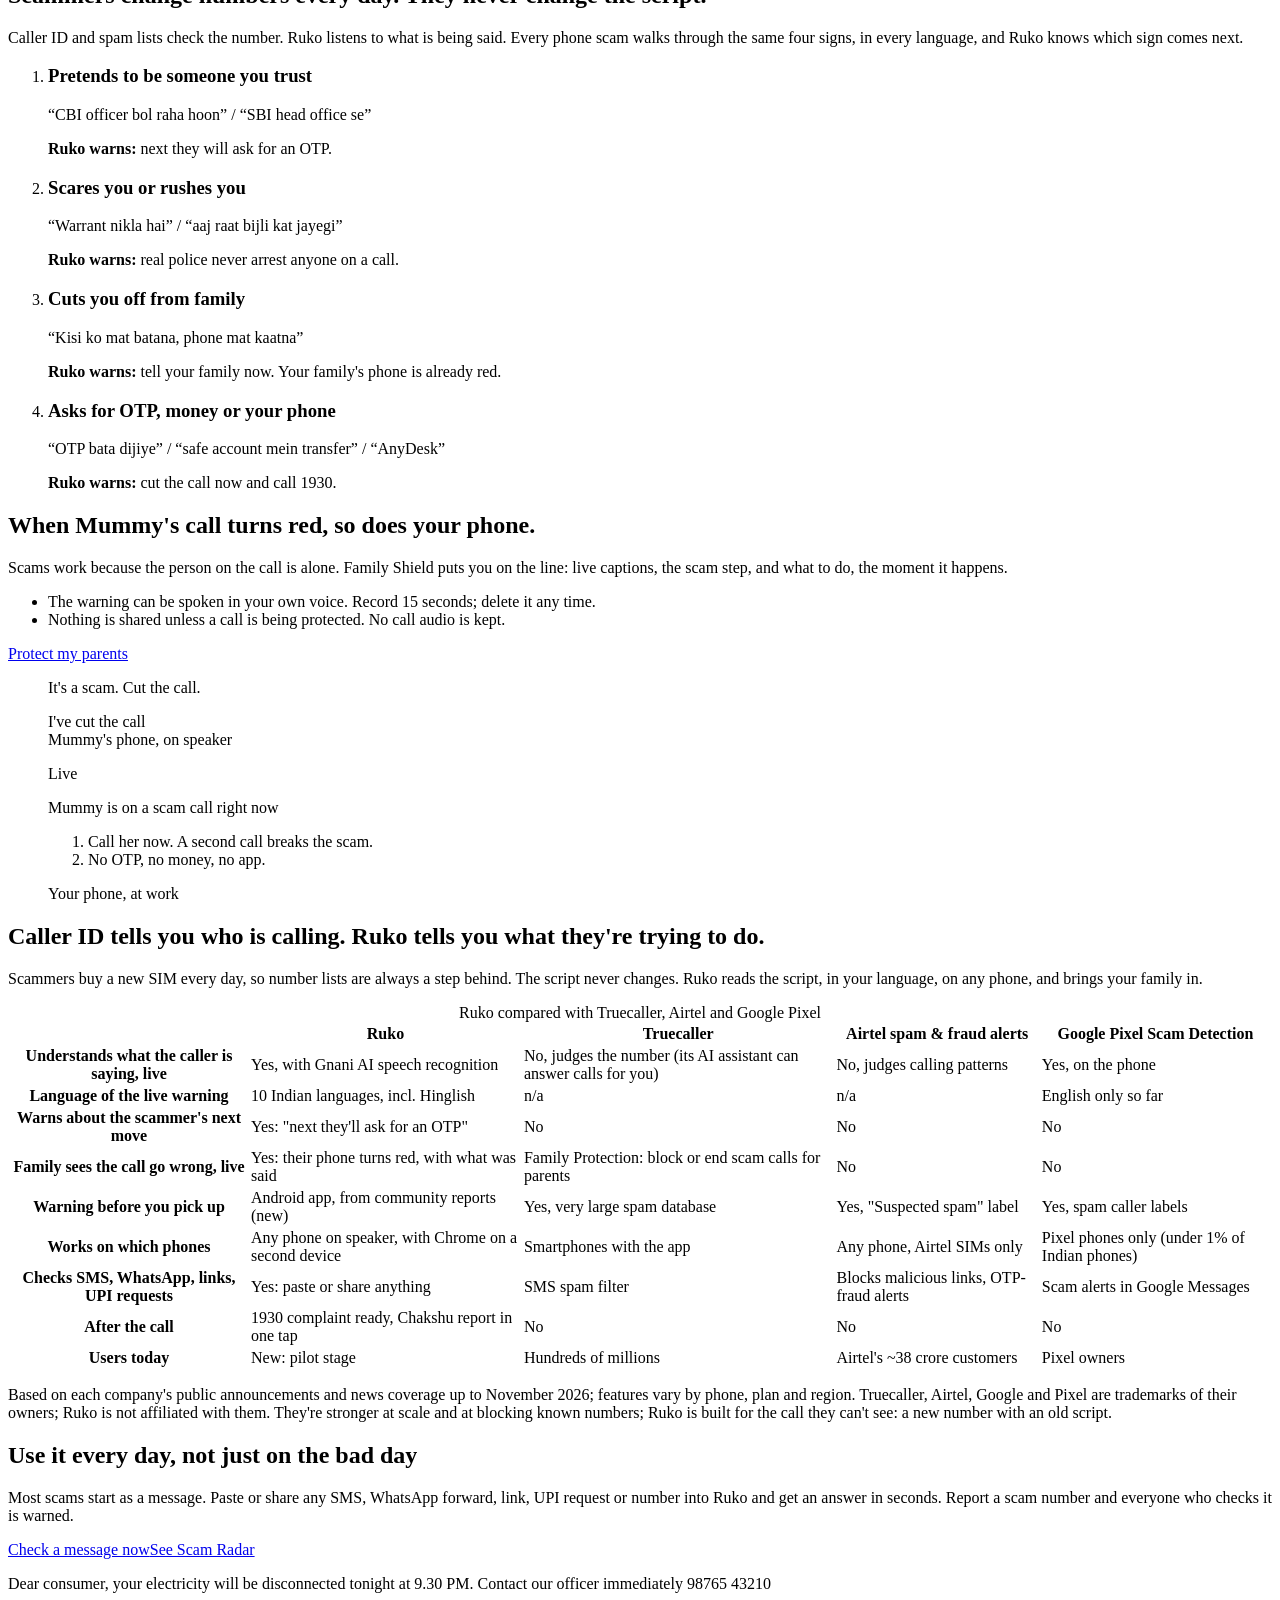
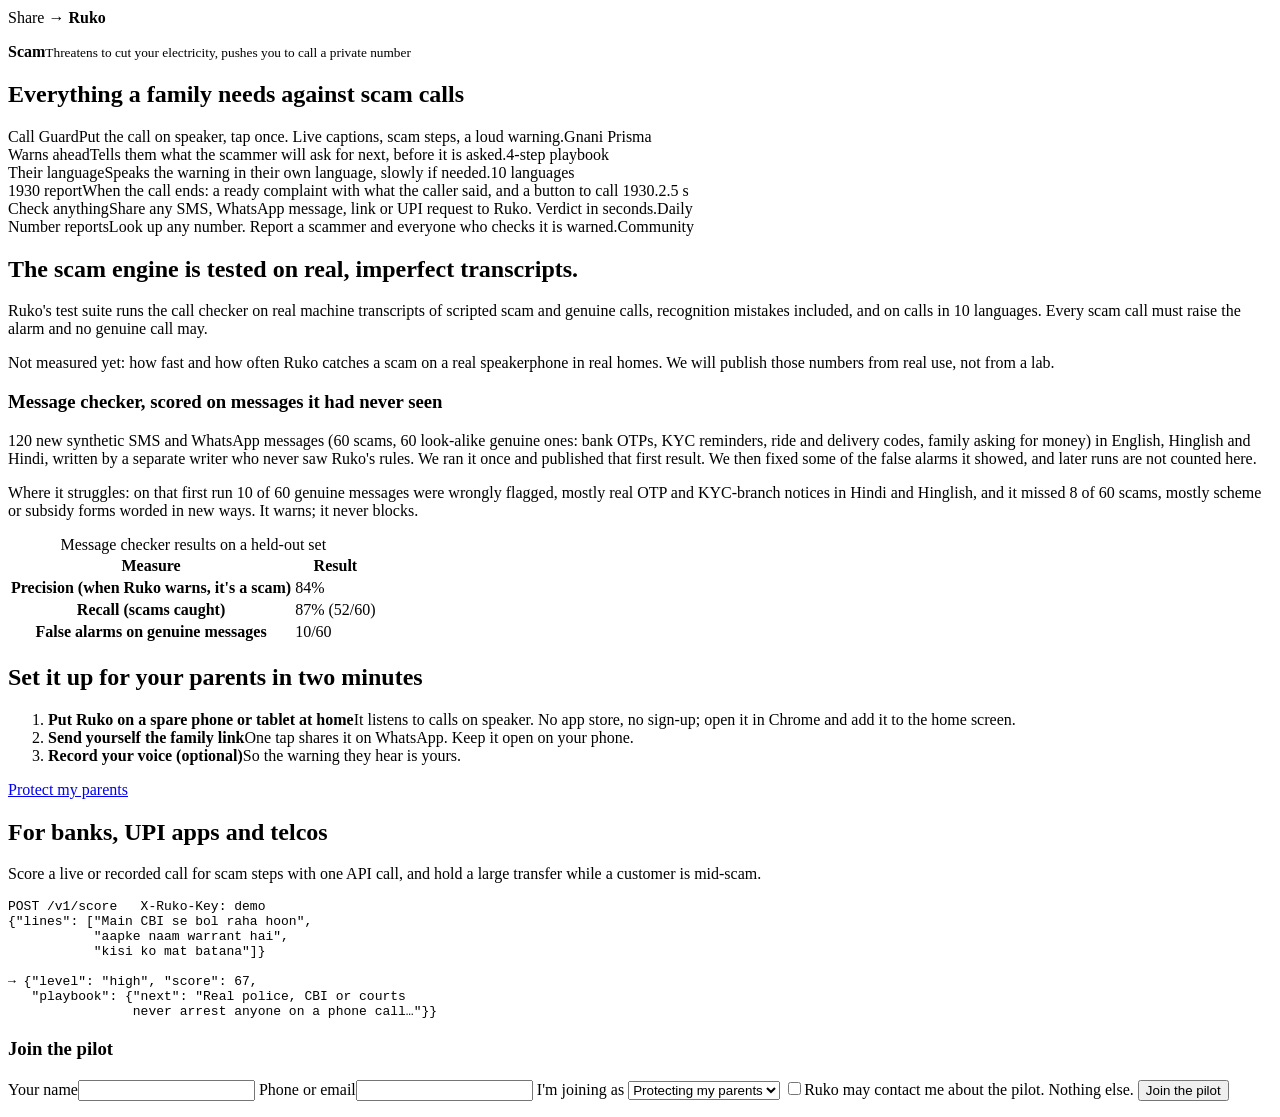
==== commit 22df7f0e: "AF: Checker: fix OTP and negated-link false alarms; publish blind set 4 first-run numbers Set 4 firs" ====
--- a/web/index.html
+++ b/web/index.html
@@ -164,16 +164,16 @@
     <div class="wrap proof-grid proof-msg">
       <div>
         <h3 data-i18n="pm_h">Message checker, scored on messages it had never seen</h3>
-        <p class="section-lede" data-i18n="pm_p">100 synthetic SMS and WhatsApp messages (50 scams, 50 look-alike genuine ones: bank OTPs, KYC reminders, family asking for money) in English, Hinglish and Hindi, written by someone who never saw Ruko's rules. We scored it once and changed nothing afterwards.</p>
-        <p class="limits" data-i18n="pm_l">Where it struggles: brand-new wording, such as fake army buyers on OLX or "pay GST to release your LIC bonus". It warns on every scam with a risky link, but rules alone miss about 1 in 4 new scripts.</p>
+        <p class="section-lede" data-i18n="pm_p">120 new synthetic SMS and WhatsApp messages (60 scams, 60 look-alike genuine ones: bank OTPs, KYC reminders, ride and delivery codes, family asking for money) in English, Hinglish and Hindi, written by a separate writer who never saw Ruko's rules. We ran it once and published that first result. We then fixed some of the false alarms it showed, and later runs are not counted here.</p>
+        <p class="limits" data-i18n="pm_l">Where it struggles: on that first run 10 of 60 genuine messages were wrongly flagged, mostly real OTP and KYC-branch notices in Hindi and Hinglish, and it missed 8 of 60 scams, mostly scheme or subsidy forms worded in new ways. It warns; it never blocks.</p>
       </div>
       <table class="results">
         <caption class="sr">Message checker results on a held-out set</caption>
         <thead><tr><th scope="col" data-i18n="pm_m">Measure</th><th scope="col" data-i18n="pm_v">Result</th></tr></thead>
         <tbody>
-          <tr><th scope="row" data-i18n="pm1">Precision (when Ruko warns, it's a scam)</th><td>92%</td></tr>
-          <tr><th scope="row" data-i18n="pm2">Recall (scams caught)</th><td>72% (36/50)</td></tr>
-          <tr><th scope="row" data-i18n="pm3">False alarms on genuine messages</th><td>3/50</td></tr>
+          <tr><th scope="row" data-i18n="pm1">Precision (when Ruko warns, it's a scam)</th><td>84%</td></tr>
+          <tr><th scope="row" data-i18n="pm2">Recall (scams caught)</th><td>87% (52/60)</td></tr>
+          <tr><th scope="row" data-i18n="pm3">False alarms on genuine messages</th><td>10/60</td></tr>
         </tbody>
       </table>
     </div>
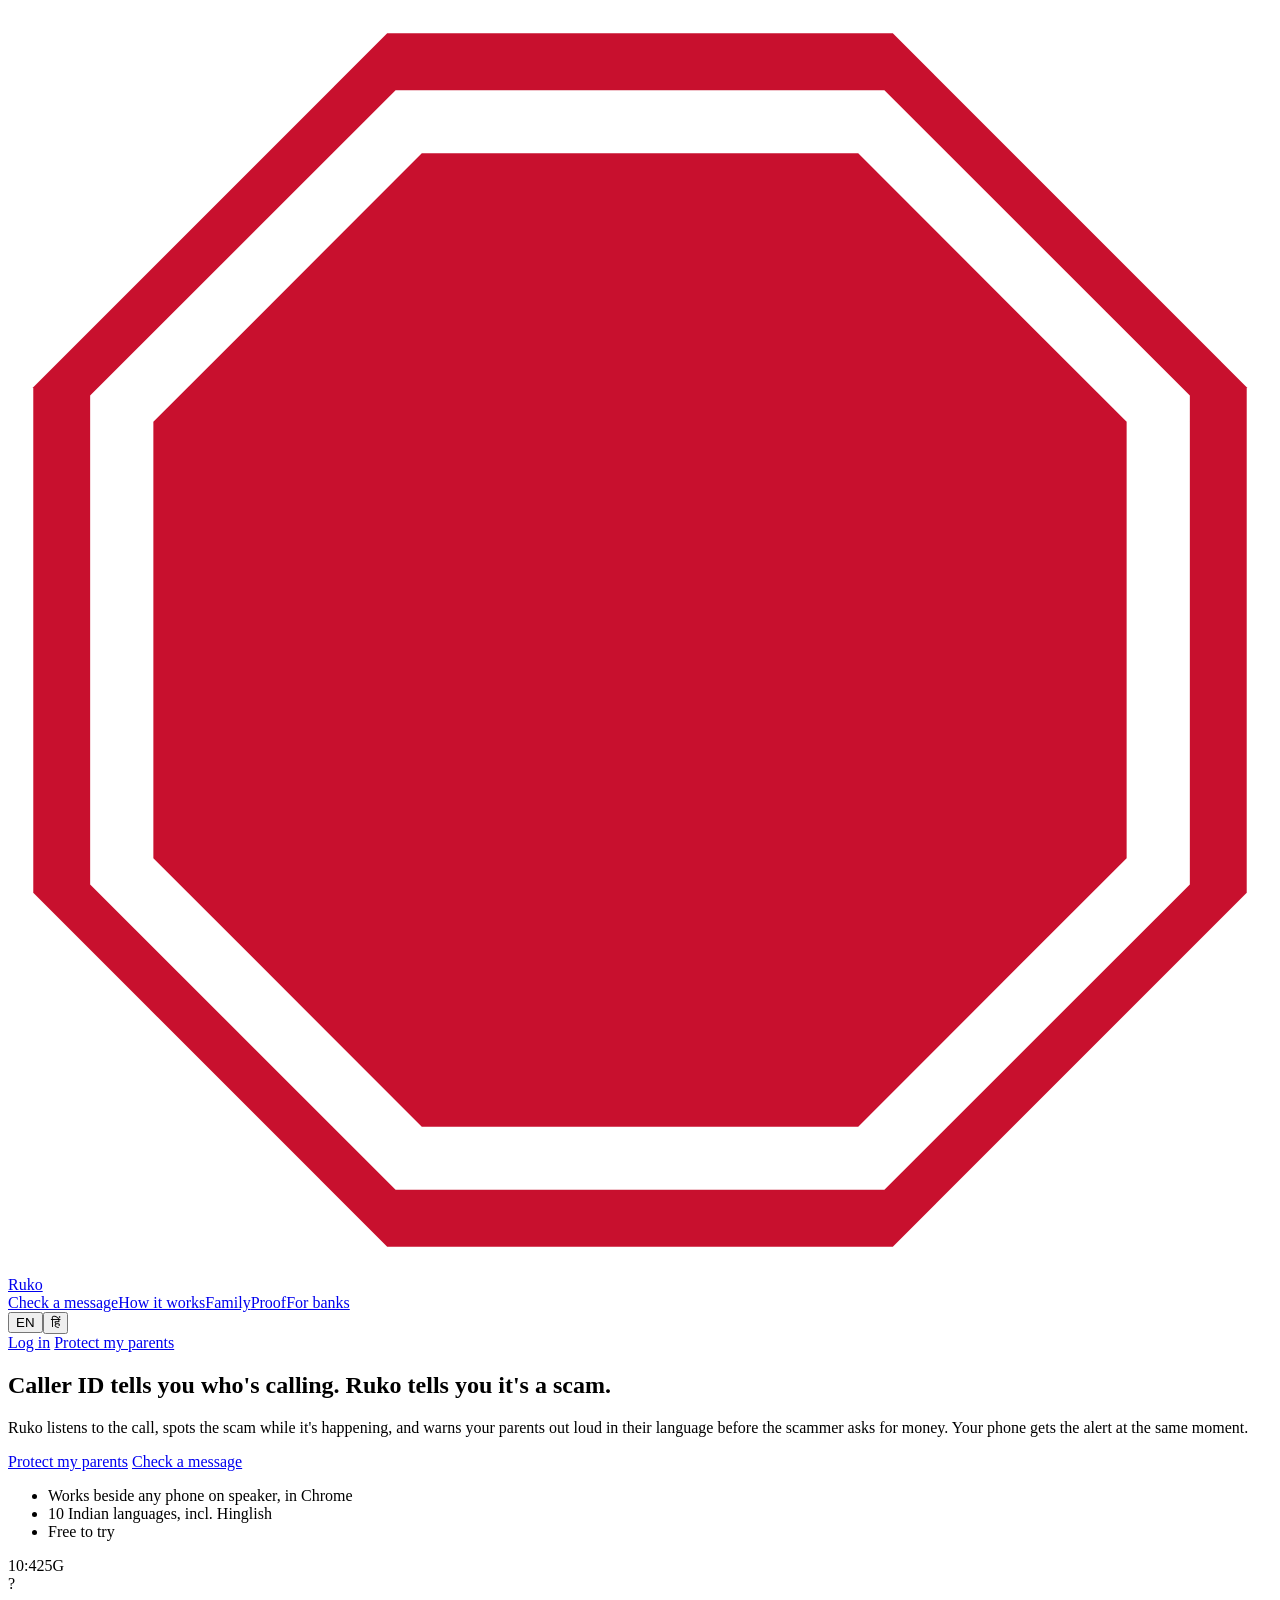
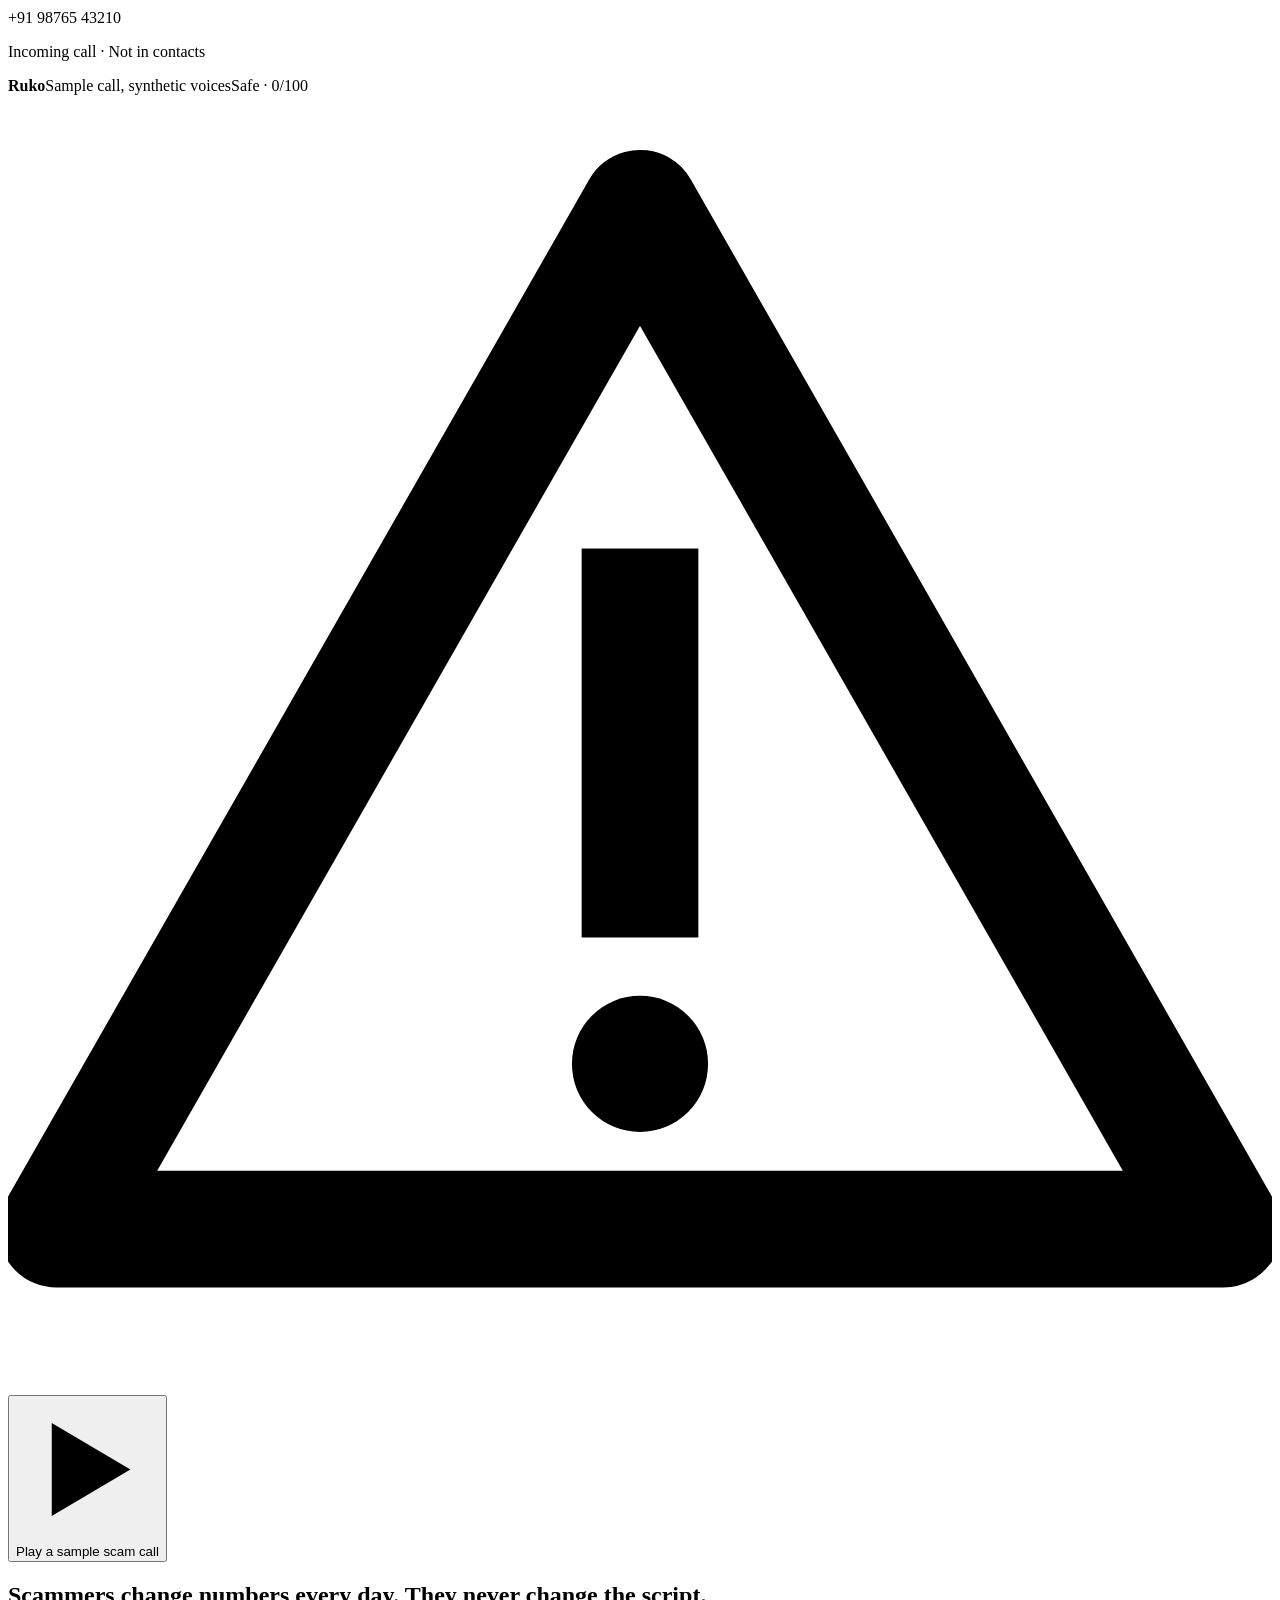
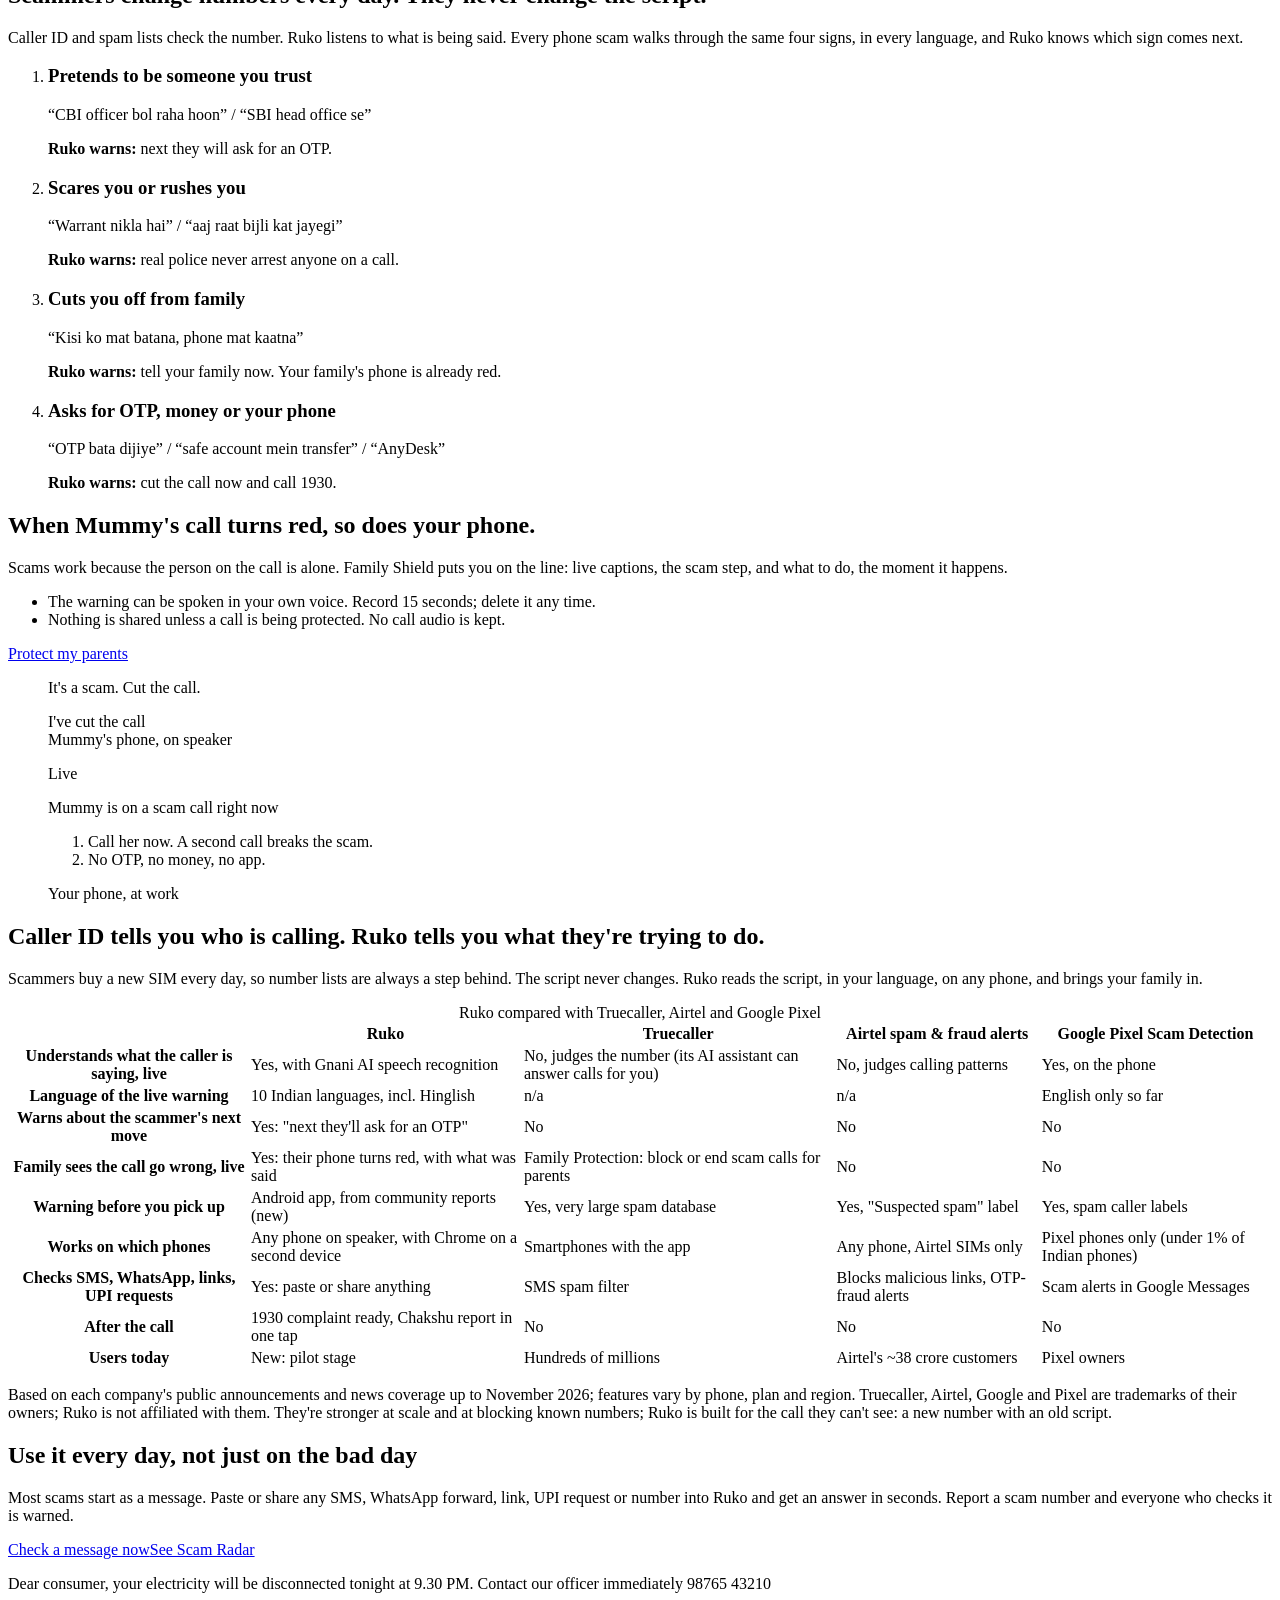
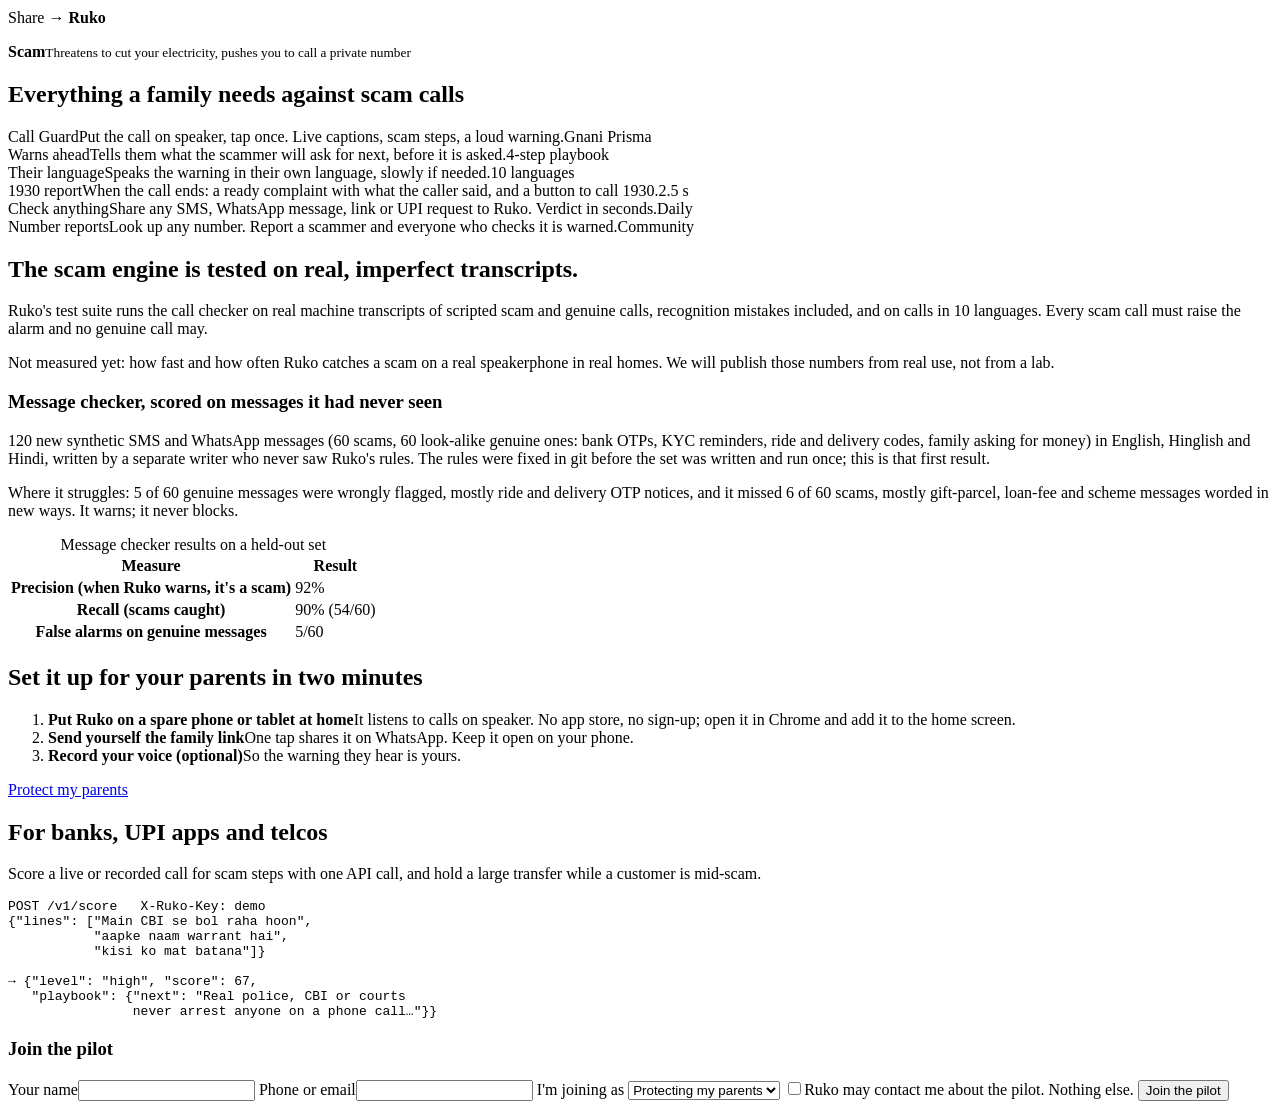
==== commit a4feec60: "AF: Blind set 5 first run: 92% precision, 90% recall, 5/60 false alarms; Gnani 429 retry Set 5 writt" ====
--- a/web/index.html
+++ b/web/index.html
@@ -164,16 +164,16 @@
     <div class="wrap proof-grid proof-msg">
       <div>
         <h3 data-i18n="pm_h">Message checker, scored on messages it had never seen</h3>
-        <p class="section-lede" data-i18n="pm_p">120 new synthetic SMS and WhatsApp messages (60 scams, 60 look-alike genuine ones: bank OTPs, KYC reminders, ride and delivery codes, family asking for money) in English, Hinglish and Hindi, written by a separate writer who never saw Ruko's rules. We ran it once and published that first result. We then fixed some of the false alarms it showed, and later runs are not counted here.</p>
-        <p class="limits" data-i18n="pm_l">Where it struggles: on that first run 10 of 60 genuine messages were wrongly flagged, mostly real OTP and KYC-branch notices in Hindi and Hinglish, and it missed 8 of 60 scams, mostly scheme or subsidy forms worded in new ways. It warns; it never blocks.</p>
+        <p class="section-lede" data-i18n="pm_p">120 new synthetic SMS and WhatsApp messages (60 scams, 60 look-alike genuine ones: bank OTPs, KYC reminders, ride and delivery codes, family asking for money) in English, Hinglish and Hindi, written by a separate writer who never saw Ruko's rules. The rules were fixed in git before the set was written and run once; this is that first result.</p>
+        <p class="limits" data-i18n="pm_l">Where it struggles: 5 of 60 genuine messages were wrongly flagged, mostly ride and delivery OTP notices, and it missed 6 of 60 scams, mostly gift-parcel, loan-fee and scheme messages worded in new ways. It warns; it never blocks.</p>
       </div>
       <table class="results">
         <caption class="sr">Message checker results on a held-out set</caption>
         <thead><tr><th scope="col" data-i18n="pm_m">Measure</th><th scope="col" data-i18n="pm_v">Result</th></tr></thead>
         <tbody>
-          <tr><th scope="row" data-i18n="pm1">Precision (when Ruko warns, it's a scam)</th><td>84%</td></tr>
-          <tr><th scope="row" data-i18n="pm2">Recall (scams caught)</th><td>87% (52/60)</td></tr>
-          <tr><th scope="row" data-i18n="pm3">False alarms on genuine messages</th><td>10/60</td></tr>
+          <tr><th scope="row" data-i18n="pm1">Precision (when Ruko warns, it's a scam)</th><td>92%</td></tr>
+          <tr><th scope="row" data-i18n="pm2">Recall (scams caught)</th><td>90% (54/60)</td></tr>
+          <tr><th scope="row" data-i18n="pm3">False alarms on genuine messages</th><td>5/60</td></tr>
         </tbody>
       </table>
     </div>
